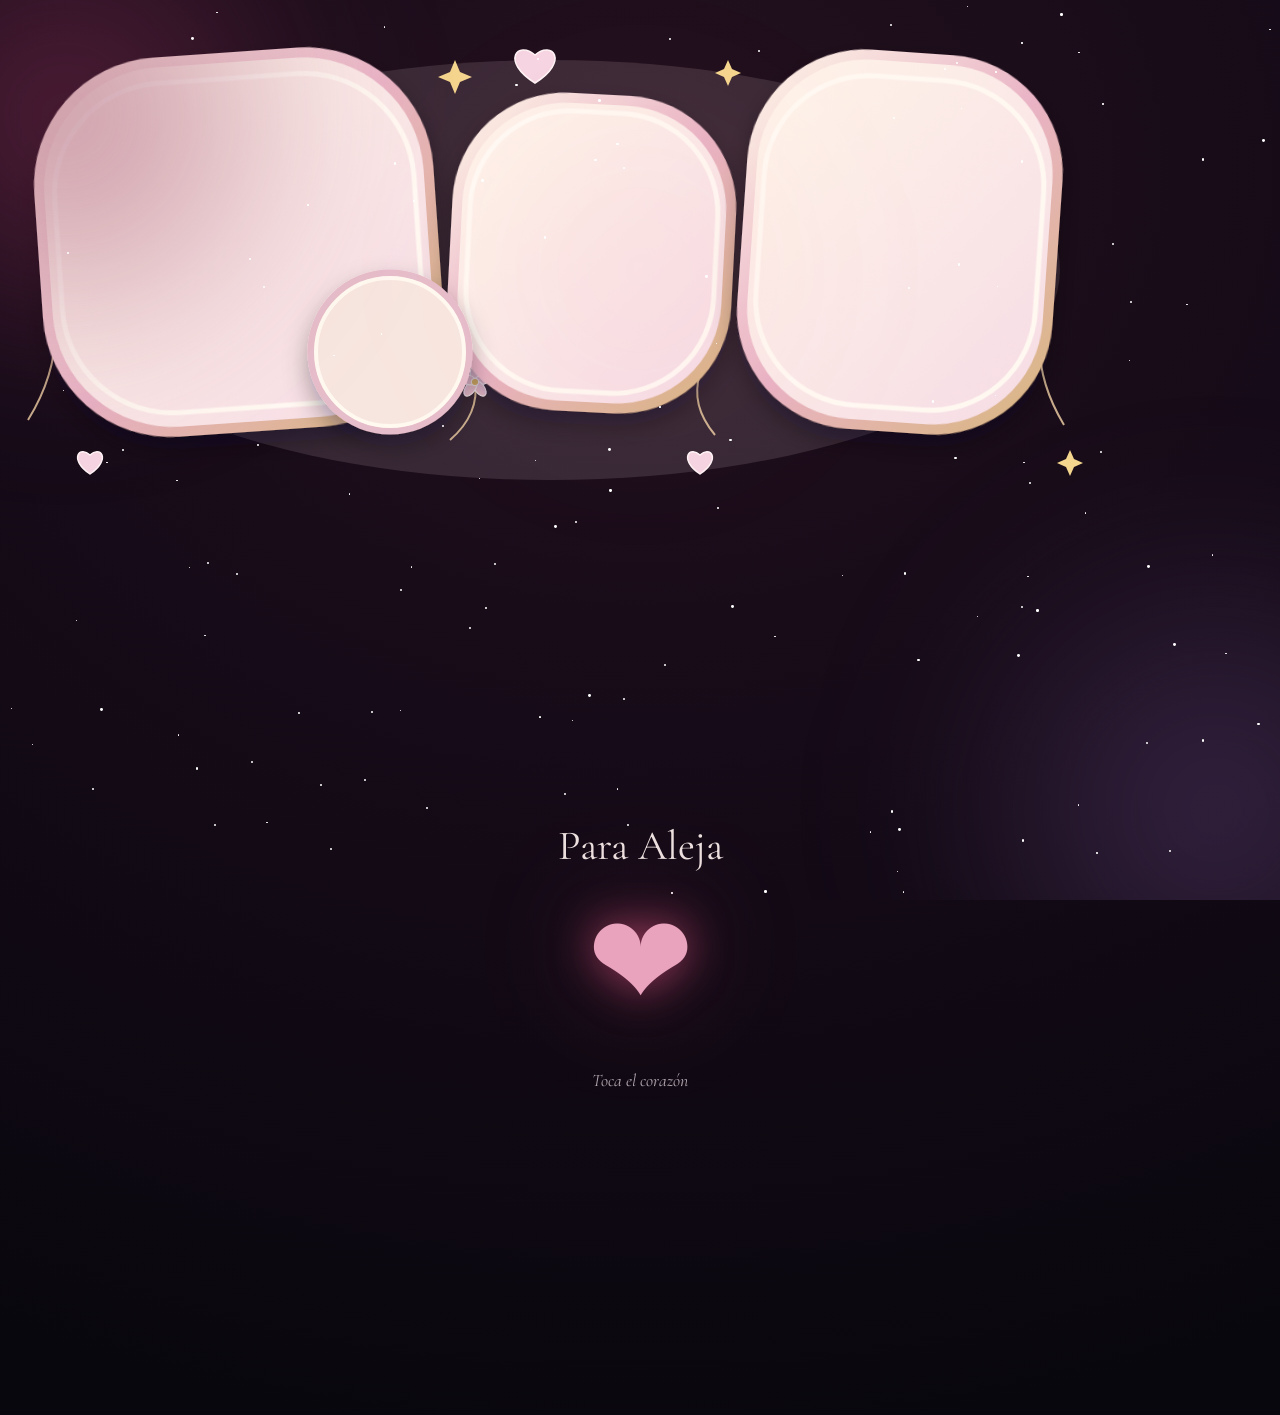
==== index.html @ cdbb5d9c "Integra retratos de las mascotas en la portada" ====
<!DOCTYPE html>
<html lang="es">
<head>
<meta charset="UTF-8">
<meta name="viewport" content="width=device-width, initial-scale=1, viewport-fit=cover">
<title>Un rincón para Aleja</title>
<meta name="theme-color" content="#07030b">
<meta name="color-scheme" content="dark">
<meta name="description" content="Un pequeño rincón de música, detalles y mensajes para Aleja.">
<link rel="preconnect" href="https://fonts.googleapis.com">
<link rel="preconnect" href="https://fonts.gstatic.com" crossorigin>
<link href="https://fonts.googleapis.com/css2?family=Playfair+Display:ital,wght@0,500;0,600;0,700;1,600&family=Cormorant+Garamond:ital,wght@0,400;0,500;0,600;1,500&display=swap" rel="stylesheet">
<link rel="stylesheet" href="style.css">
</head>
<body>

  <div class="sky" aria-hidden="true">
    <div class="glow glow--1"></div>
    <div class="glow glow--2"></div>
    <div class="glow glow--3"></div>
    <div id="stars" class="stars"></div>
  </div>

  <div class="mascotas-fondo" aria-hidden="true">
    <img src="aleja/mascotas-fondo.svg" alt="" width="1100" height="510">
  </div>

  <main class="portada-scene">
    <p class="portada-titulo">Para Aleja</p>

    <button type="button" id="heartBtn" class="heart-big" aria-label="Tocar el corazón">❤</button>

    <p class="portada-hint" id="hint">Toca el corazón</p>
  </main>

  <!-- Modal -->
  <div id="modalOverlay" class="modal-overlay" aria-hidden="true">
    <div class="modal-card" id="modalCard" role="dialog" aria-modal="true" aria-labelledby="modalTitle">
      <button type="button" class="modal-close" id="modalClose" aria-label="Cerrar">✕</button>
      <span class="modal-icon">❤</span>
      <h2 class="modal-title" id="modalTitle"></h2>
      <div class="modal-body" id="modalBody"></div>
      <p class="modal-signature" id="modalSignature"></p>
      <div class="modal-actions">
        <button type="button" class="btn btn--ghost" id="btnOtroMensaje">Otro mensaje</button>
        <a class="btn" id="btnAbrirCalendario" href="calendario.html">Abrir calendario</a>
      </div>
    </div>
  </div>

  <script src="catalogo-canciones.js"></script>
  <script src="reproductor.js"></script>
  <script src="contenido-portada.js"></script>
  <script src="comun.js"></script>
  <script src="script-portada.js"></script>
</body>
</html>
---- style.css ----
/* =======================================================================
   RESET Y BASE
   ======================================================================= */
*, *::before, *::after { box-sizing: border-box; }
html, body { margin: 0; padding: 0; }

:root{
  --bg-0: #09070e;
  --bg-1: #160b18;
  --ink-0: #fff4f1;
  --ink-1: #eadde5;
  --rosa: #e9a3bd;
  --dorado: #e6c27b;

  --card-principal: var(--rosa);
  --card-suave: #ffd7e6;
  --card-oscuro: #2a0e1c;
}

body{
  min-height: 100svh;
  background: radial-gradient(120% 90% at 50% 12%, #24101e 0%, var(--bg-1) 45%, var(--bg-0) 100%);
  color: var(--ink-0);
  font-family: "Cormorant Garamond", Georgia, serif;
  position: relative;
  overflow-x: hidden;
}

a { color: inherit; }

/* =======================================================================
   FONDO — cielo estrellado y resplandores (reutilizado en ambas páginas)
   ======================================================================= */
.sky{
  position: fixed;
  inset: 0;
  z-index: 0;
  overflow: hidden;
  pointer-events: none;
}
.glow{
  position: absolute;
  border-radius: 50%;
  filter: blur(60px);
  opacity: .5;
  mix-blend-mode: screen;
}
.glow--1{ width: 46vmax; height: 46vmax; left: -18vmax; top: -14vmax; background: radial-gradient(circle, #8e3158, transparent 70%); }
.glow--2{ width: 50vmax; height: 50vmax; right: -20vmax; bottom: -18vmax; background: radial-gradient(circle, #5b3d70, transparent 70%); }
.glow--3{ width: 34vmax; height: 34vmax; left: 50%; top: 30%; transform: translate(-50%, -50%); background: radial-gradient(circle, #ff5d8f22, transparent 70%); opacity: .4; }

.stars{ position: absolute; inset: 0; }
.star{
  position: absolute;
  border-radius: 50%;
  background: #fff;
  animation: twinkle ease-in-out infinite;
}
@keyframes twinkle{
  0%, 100% { opacity: var(--min-op, .15); transform: scale(1); }
  50%      { opacity: var(--max-op, .9);  transform: scale(1.25); }
}

/* pétalos flotando muy despacio, decorativo, sutil */
.petalo{
  position: absolute;
  top: -5%;
  font-size: 1.1rem;
  opacity: .55;
  animation: caer linear infinite;
  filter: drop-shadow(0 0 6px rgba(255,255,255,.25));
}
@keyframes caer{
  0%   { transform: translateY(0) translateX(0) rotate(0deg); }
  100% { transform: translateY(115vh) translateX(var(--drift, 40px)) rotate(360deg); }
}

/* partículas que estallan al tocar el corazón o un día */
.particula-vuelo{
  position: fixed;
  pointer-events: none;
  z-index: 30;
  animation: estallar .9s ease-out forwards;
  will-change: transform, opacity;
}
@keyframes estallar{
  0%   { transform: translate(0, 0) scale(.5); opacity: 1; }
  100% { transform: translate(var(--tx), var(--ty)) scale(1.15); opacity: 0; }
}

/* el corazón "responde" al toque antes de abrir la carta */
.heart-big.abriendo{ animation: abrirCorazon .5s ease; }
@keyframes abrirCorazon{
  0%   { transform: scale(1); }
  35%  { transform: scale(1.35) rotate(-4deg); }
  60%  { transform: scale(.92) rotate(3deg); }
  100% { transform: scale(1) rotate(0deg); }
}

/* texto de las cartas/tarjetas apareciendo con ritmo, no todo de golpe */
@keyframes aparecerTexto{
  from { opacity: 0; transform: translateY(10px); }
  to   { opacity: 1; transform: translateY(0); }
}
.modal-body > *, #pasoContenido > *{
  animation: aparecerTexto .55s ease both;
}
.modal-body > *:nth-child(1), #pasoContenido > *:nth-child(1){ animation-delay: .05s; }
.modal-body > *:nth-child(2), #pasoContenido > *:nth-child(2){ animation-delay: .28s; }
.modal-body > *:nth-child(3), #pasoContenido > *:nth-child(3){ animation-delay: .5s; }
.modal-body > *:nth-child(4), #pasoContenido > *:nth-child(4){ animation-delay: .7s; }
.modal-body > *:nth-child(5), #pasoContenido > *:nth-child(5){ animation-delay: .9s; }
.modal-signature{ animation: aparecerTexto .55s ease both; animation-delay: 1s; }

/* =======================================================================
   TIPOGRAFÍA GENERAL
   ======================================================================= */
.titulo-grande{
  font-family: "Playfair Display", Georgia, serif;
  font-style: italic;
  font-weight: 600;
  text-align: center;
  text-shadow: 0 0 30px rgba(255, 93, 143, .3);
}

.pill{
  display: inline-block;
  padding: .25rem .8rem;
  border-radius: 999px;
  font-size: .78rem;
  letter-spacing: .04em;
  border: 1px solid color-mix(in srgb, var(--card-principal) 45%, transparent);
  color: var(--card-principal);
  opacity: .9;
}

/* =======================================================================
   PORTADA — corazón central
   ======================================================================= */
.portada-scene{
  position: relative;
  z-index: 1;
  min-height: 100svh;
  display: flex;
  flex-direction: column;
  align-items: center;
  justify-content: center;
  gap: 1.6rem;
  padding: 6vh 6vw;
  text-align: center;
}

.portada-titulo{
  font-size: clamp(1.6rem, 5.5vw, 2.6rem);
  margin: 0;
  opacity: .92;
}

.heart-big{
  background: none;
  border: none;
  cursor: pointer;
  font-size: clamp(4.5rem, 22vw, 8rem);
  line-height: 1;
  color: var(--rosa);
  filter: drop-shadow(0 0 22px rgba(255,93,143,.55)) drop-shadow(0 0 55px rgba(255,93,143,.28));
  animation: latido 1.7s ease-in-out infinite;
  transition: transform .2s ease;
}
.heart-big:hover, .heart-big:focus-visible{ transform: scale(1.06); }
.heart-big:active{ transform: scale(.94); }

@keyframes latido{
  0%, 100% { transform: scale(1); }
  15%      { transform: scale(1.14); }
  30%      { transform: scale(1); }
  45%      { transform: scale(1.1); }
  60%      { transform: scale(1); }
}

.portada-hint{
  font-size: clamp(.95rem, 2.6vw, 1.1rem);
  font-style: italic;
  color: var(--ink-1);
  opacity: .75;
}

.portada-link-calendario{
  margin-top: .5rem;
  font-size: .95rem;
  font-style: italic;
  color: var(--dorado);
  text-decoration: none;
  opacity: .85;
  border-bottom: 1px dashed color-mix(in srgb, var(--dorado) 50%, transparent);
  padding-bottom: 2px;
}
.portada-link-calendario:hover{ opacity: 1; }

/* =======================================================================
   MODAL COMPARTIDO (carta inicial / día del calendario)
   ======================================================================= */
.modal-overlay{
  position: fixed;
  inset: 0;
  z-index: 20;
  display: flex;
  align-items: center;
  justify-content: center;
  padding: 5vh 5vw;
  background: rgba(4, 2, 6, .74);
  backdrop-filter: blur(6px);
  opacity: 0;
  visibility: hidden;
  transition: opacity .3s ease, visibility .3s ease, background 1.1s ease;
}
.modal-overlay.is-open{ opacity: 1; visibility: visible; }

/* ---- "Buenos días": el fondo del overlay se calienta un poco ---- */
.modal-overlay.modo-manana{
  background: linear-gradient(160deg, rgba(255,183,94,.22), rgba(255,110,120,.16) 45%, rgba(4,2,6,.74) 85%);
}

/* ---- "Buenas noches": el fondo se profundiza, mas estrellado ---- */
.modal-overlay.modo-noche{
  background: linear-gradient(160deg, rgba(70,50,160,.26), rgba(10,8,30,.5) 45%, rgba(4,2,6,.82) 85%);
}

/* decoracion de sol/luna detras de la tarjeta, sutil, no compite con el texto */
.paso-decoracion{
  position: absolute;
  top: 50%;
  left: 50%;
  transform: translate(-50%, -50%);
  font-size: 13rem;
  line-height: 1;
  opacity: 0;
  pointer-events: none;
  z-index: -1;
  filter: blur(1px);
  transition: opacity 1s ease, transform 1.2s ease;
}
.modal-overlay.modo-manana .paso-decoracion,
.modal-overlay.modo-noche .paso-decoracion{
  opacity: .16;
  transform: translate(-50%, -50%) scale(1);
  animation: flotarDecoracion 8s ease-in-out infinite;
}
@keyframes flotarDecoracion{
  0%, 100% { transform: translate(-50%, -50%) scale(1) rotate(0deg); }
  50%      { transform: translate(-50%, -52%) scale(1.04) rotate(3deg); }
}
@media (max-width: 560px){
  .paso-decoracion{ font-size: 8rem; }
}
@media (prefers-reduced-motion: reduce){
  .paso-decoracion{ animation: none !important; }
}
.modal-card{
  position: relative;
  width: min(94vw, 480px);
  max-height: 86vh;
  overflow-y: auto;
  padding: 2.4rem 1.9rem 2rem;
  border-radius: 22px;
  text-align: left;
  background: linear-gradient(160deg, color-mix(in srgb, var(--card-oscuro) 92%, black 0%), #05030a 85%);
  border: 1px solid color-mix(in srgb, var(--card-principal) 55%, transparent);
  box-shadow: 0 0 0 1px color-mix(in srgb, var(--card-principal) 25%, transparent) inset,
              0 20px 60px rgba(0,0,0,.55),
              0 0 60px -10px color-mix(in srgb, var(--card-principal) 65%, transparent);
  transform: translateY(18px) scale(.97);
  opacity: 0;
  transition: transform .35s ease, opacity .35s ease;
}
.modal-overlay.is-open .modal-card{ transform: translateY(0) scale(1); opacity: 1; }

.modal-close{
  position: absolute;
  top: 1rem; right: 1rem;
  width: 2.1rem; height: 2.1rem;
  border-radius: 50%;
  border: 1px solid rgba(255,255,255,.18);
  background: rgba(255,255,255,.04);
  color: var(--ink-1);
  font-size: 1rem;
  cursor: pointer;
  display: flex; align-items: center; justify-content: center;
  transition: background .2s ease, transform .2s ease;
}
.modal-close:hover{ background: rgba(255,255,255,.12); transform: rotate(90deg); }

.modal-icon{
  display: block;
  font-size: 2.6rem;
  margin-bottom: .5rem;
  filter: drop-shadow(0 0 14px color-mix(in srgb, var(--card-principal) 70%, transparent));
}
.modal-chip{
  font-size: .8rem;
  letter-spacing: .04em;
  color: var(--card-principal);
  opacity: .9;
  margin: 0 0 .8rem;
}
.modal-title{
  font-family: "Playfair Display", Georgia, serif;
  font-style: italic;
  font-weight: 600;
  font-size: clamp(1.4rem, 5vw, 1.8rem);
  color: var(--ink-0);
  margin: 0 0 .9rem;
}
.modal-body p{
  font-size: clamp(1.02rem, 3vw, 1.14rem);
  line-height: 1.65;
  color: var(--ink-1);
  margin: 0 0 1rem;
}
.modal-detalle{
  font-style: italic;
  font-size: .96rem;
  color: var(--card-principal);
  opacity: .95;
  margin: .2rem 0 1.2rem;
  padding-left: .7rem;
  border-left: 2px solid color-mix(in srgb, var(--card-principal) 50%, transparent);
}
.modal-imagen{
  margin: .3rem 0 1.2rem;
  border-radius: 14px;
  max-width: 100%;
  display: block;
}
.modal-cancion{
  display: inline-flex;
  align-items: center;
  gap: .4rem;
  font-size: .9rem;
  color: var(--dorado);
  text-decoration: none;
  border: 1px solid color-mix(in srgb, var(--dorado) 45%, transparent);
  border-radius: 999px;
  padding: .35rem .9rem;
  margin-bottom: 1rem;
}
.modal-signature{
  margin: 1rem 0 0;
  text-align: right;
  font-style: italic;
  color: var(--card-principal);
  font-size: 1.02rem;
}

.modal-steps{
  display: flex;
  justify-content: center;
  gap: .4rem;
  margin: 0 0 1.3rem;
}
.modal-steps__dot{
  width: 7px; height: 7px;
  border-radius: 50%;
  background: color-mix(in srgb, var(--card-principal) 30%, transparent);
  transition: background .2s ease, transform .2s ease;
}
.modal-steps__dot.is-active{
  background: var(--card-principal);
  transform: scale(1.3);
}

.modal-actions{
  display: flex;
  flex-wrap: wrap;
  justify-content: space-between;
  align-items: center;
  gap: .6rem;
  margin-top: 1.4rem;
}
.modal-actions .btn{ flex: 1 1 auto; min-width: 8rem; }

.btn{
  font-family: "Cormorant Garamond", Georgia, serif;
  font-size: 1rem;
  font-style: italic;
  border-radius: 999px;
  padding: .55rem 1.3rem;
  border: 1px solid color-mix(in srgb, var(--card-principal) 55%, transparent);
  background: color-mix(in srgb, var(--card-principal) 14%, transparent);
  color: var(--ink-0);
  cursor: pointer;
  text-decoration: none;
  text-align: center;
  transition: background .2s ease, transform .15s ease;
}
.btn:hover{ background: color-mix(in srgb, var(--card-principal) 26%, transparent); transform: translateY(-1px); }
.btn:active{ transform: translateY(0); }
.btn--ghost{
  background: none;
  border-color: rgba(255,255,255,.18);
  color: var(--ink-1);
}
.btn--ghost:hover{ background: rgba(255,255,255,.06); }
.btn--full{ width: 100%; text-align: center; justify-content: center; }

.modal-card::-webkit-scrollbar{ width: 6px; }
.modal-card::-webkit-scrollbar-thumb{ background: rgba(255,255,255,.15); border-radius: 6px; }

/* =======================================================================
   CALENDARIO — cuadrícula de 50 días
   ======================================================================= */
.calendario-scene{
  position: relative;
  z-index: 1;
  min-height: 100svh;
  padding: 6vh 5vw 4vh;
  display: flex;
  flex-direction: column;
  align-items: center;
}

.calendario-header{
  text-align: center;
  margin-bottom: 1.6rem;
}
.calendario-titulo{
  font-size: clamp(1.5rem, 5vw, 2.1rem);
  margin: 0 0 .4rem;
}
.calendario-progreso{
  font-size: .95rem;
  font-style: italic;
  color: var(--ink-1);
  opacity: .8;
}
.barra-progreso{
  width: min(340px, 80vw);
  height: 6px;
  border-radius: 999px;
  background: rgba(255,255,255,.08);
  margin: .7rem auto 0;
  overflow: hidden;
}
.barra-progreso__relleno{
  height: 100%;
  border-radius: 999px;
  background: linear-gradient(90deg, var(--rosa), var(--dorado));
  transition: width .4s ease;
}

.dias-grid{
  display: grid;
  grid-template-columns: repeat(auto-fill, minmax(64px, 1fr));
  gap: .8rem;
  width: min(880px, 100%);
}

.dia-nodo{
  position: relative;
  aspect-ratio: 1;
  border-radius: 18px;
  border: 1px solid rgba(255,255,255,.1);
  background: rgba(255,255,255,.03);
  display: flex;
  flex-direction: column;
  align-items: center;
  justify-content: center;
  gap: .15rem;
  cursor: default;
  color: var(--ink-1);
  font-size: .72rem;
  transition: transform .18s ease, box-shadow .18s ease, background .18s ease;
}
.dia-nodo__numero{ font-size: .68rem; opacity: .7; }
.dia-nodo__icono{ font-size: 1.3rem; }

.dia-nodo.esta-bloqueado{
  opacity: .55;
  cursor: not-allowed;
}
.dia-nodo.esta-bloqueado .dia-nodo__icono{ filter: grayscale(1); opacity: .5; }

.dia-nodo.esta-actual{
  cursor: pointer;
  background: radial-gradient(circle at 35% 30%, var(--item-suave, #fff), var(--item-oscuro, #200) 120%);
  border-color: color-mix(in srgb, var(--item-color, #fff) 60%, transparent);
  box-shadow: 0 0 0 1px color-mix(in srgb, var(--item-color, #fff) 50%, transparent),
              0 0 22px color-mix(in srgb, var(--item-color, #fff) 55%, transparent);
  animation: respirar 2.4s ease-in-out infinite;
}
@keyframes respirar{
  0%, 100% { transform: scale(1); }
  50%      { transform: scale(1.05); }
}

.dia-nodo.esta-completado{
  cursor: pointer;
  background: radial-gradient(circle at 35% 30%, color-mix(in srgb, var(--item-suave, #fff) 55%, transparent), var(--item-oscuro, #200) 130%);
  border-color: color-mix(in srgb, var(--item-color, #fff) 35%, transparent);
}
.dia-nodo.esta-completado:hover{ transform: translateY(-2px); }
.dia-nodo__check{
  position: absolute;
  top: -6px; right: -6px;
  width: 1.15rem; height: 1.15rem;
  border-radius: 50%;
  background: var(--item-color, var(--rosa));
  color: #1a0510;
  font-size: .7rem;
  display: flex; align-items: center; justify-content: center;
  box-shadow: 0 0 8px rgba(0,0,0,.4);
}

.calendario-footer{
  margin-top: 2.4rem;
  text-align: center;
  font-size: .82rem;
  color: var(--ink-1);
  opacity: .55;
}
.calendario-footer a{
  color: var(--ink-1);
  text-decoration: underline;
  opacity: .8;
  cursor: pointer;
}

/* =======================================================================
   REPRODUCTOR DE MÚSICA — barra flotante "sonando ahora"
   ======================================================================= */
.reproductor-barra{
  position: fixed;
  left: 1rem;
  bottom: 1rem;
  z-index: 16;
  display: flex;
  align-items: center;
  gap: .6rem;
  padding: .5rem .8rem;
  border-radius: 999px;
  background: rgba(20,8,16,.72);
  backdrop-filter: blur(6px);
  border: 1px solid rgba(255,255,255,.14);
  box-shadow: 0 6px 20px rgba(0,0,0,.4);
  max-width: min(78vw, 320px);
  opacity: 0;
  transform: translateY(10px);
  pointer-events: none;
  transition: opacity .3s ease, transform .3s ease;
}
.reproductor-barra.is-visible{
  opacity: 1;
  transform: translateY(0);
  pointer-events: auto;
}
.reproductor-btn{
  flex-shrink: 0;
  width: 1.9rem; height: 1.9rem;
  border-radius: 50%;
  border: 1px solid rgba(255,255,255,.18);
  background: rgba(255,255,255,.06);
  color: var(--ink-0);
  font-size: .85rem;
  cursor: pointer;
  display: flex; align-items: center; justify-content: center;
  transition: background .2s ease;
}
.reproductor-btn:hover{ background: rgba(255,255,255,.14); }
.reproductor-info{
  font-size: .82rem;
  font-style: italic;
  color: var(--ink-1);
  white-space: nowrap;
  overflow: hidden;
  text-overflow: ellipsis;
}

@media (max-width: 480px){
  .reproductor-barra{ left: .6rem; bottom: .6rem; max-width: 70vw; }
  .reproductor-info{ font-size: .74rem; }
}
@media (max-width: 480px){
  .dias-grid{ grid-template-columns: repeat(auto-fill, minmax(54px, 1fr)); gap: .55rem; }
  .modal-card{ padding: 2rem 1.4rem 1.7rem; }
}
@media (prefers-reduced-motion: reduce){
  .heart-big, .dia-nodo.esta-actual, .star, .petalo,
  .particula-vuelo, .heart-big.abriendo,
  .modal-body > *, #pasoContenido > *, .modal-signature{ animation: none !important; }
}
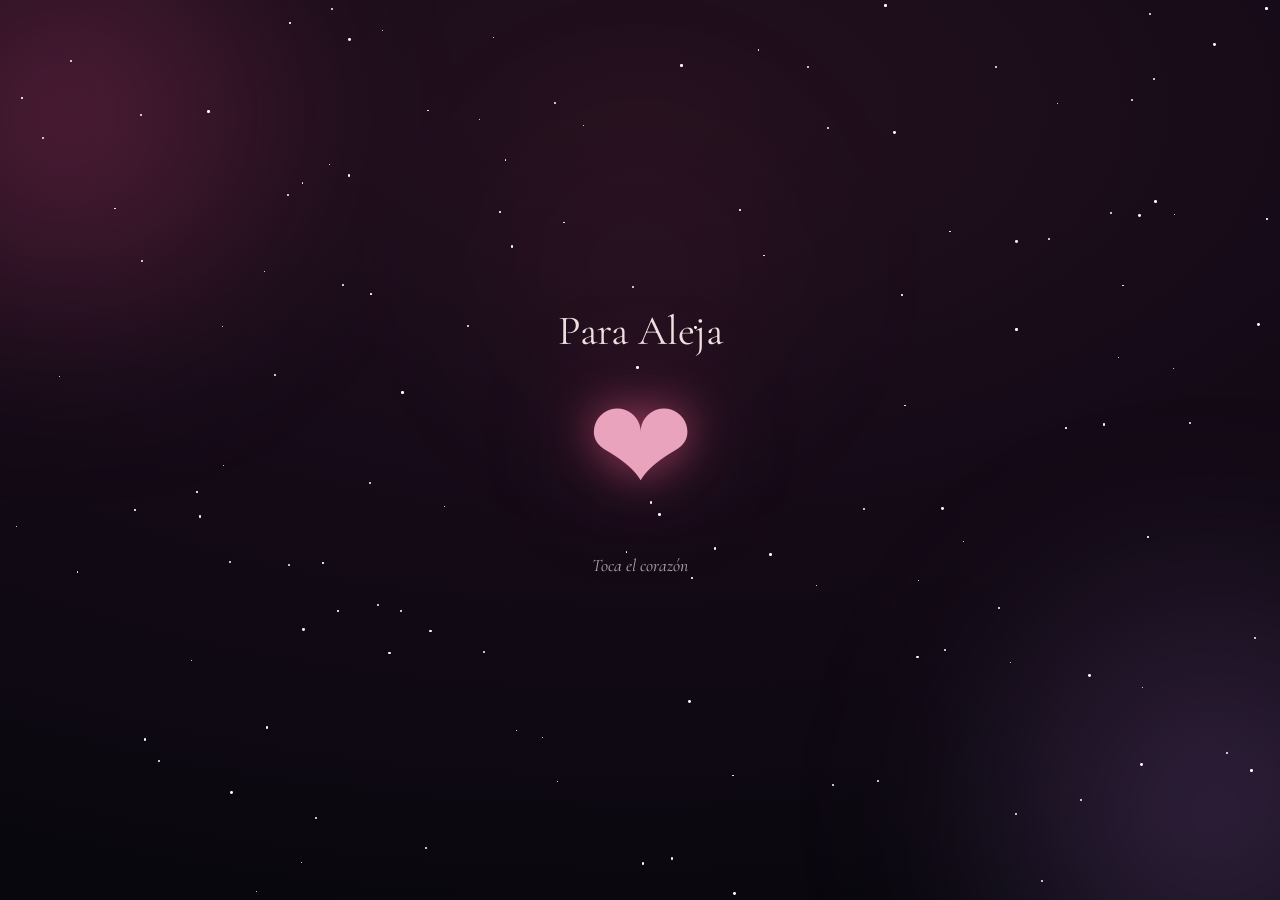
==== commit c1c9284f: "Quitar collage superpuesto de la portada" ====
--- a/index.html
+++ b/index.html
@@ -19,13 +19,7 @@
     <div class="glow glow--2"></div>
     <div class="glow glow--3"></div>
     <div id="stars" class="stars"></div>
-  </div>
-
-  <div class="mascotas-fondo" aria-hidden="true">
-    <img src="aleja/mascotas-fondo.svg" alt="" width="1100" height="510">
-  </div>
-
-  <main class="portada-scene">
+  </div><main class="portada-scene">
     <p class="portada-titulo">Para Aleja</p>
 
     <button type="button" id="heartBtn" class="heart-big" aria-label="Tocar el corazón">❤</button>
--- a/style.css
+++ b/style.css
@@ -588,3 +588,44 @@
   .particula-vuelo, .heart-big.abriendo,
   .modal-body > *, #pasoContenido > *, .modal-signature{ animation: none !important; }
 }
+
+
+/* =======================================================================
+   RETRATOS DE LAS MASCOTAS — collage suave detrás de la portada
+   ======================================================================= */
+.mascotas-fondo{
+  position: fixed;
+  z-index: 0;
+  left: 50%;
+  bottom: -7.5vh;
+  width: min(96vw, 980px);
+  transform: translateX(-50%);
+  pointer-events: none;
+  opacity: .82;
+  filter: drop-shadow(0 12px 35px rgba(10, 3, 12, .22));
+}
+.mascotas-fondo img{
+  display:block;
+  width:100%;
+  height:auto;
+}
+.portada-scene{ isolation:isolate; }
+@media (max-width: 620px){
+  .mascotas-fondo{ width: 112vw; bottom: -1vh; left: 50%; opacity: .68; }
+  .portada-scene{ padding-bottom: 23vh; }
+}
+@media (max-height: 700px) and (min-width: 621px){
+  .mascotas-fondo{ width:min(78vw, 740px); bottom:-14vh; opacity:.65; }
+}
+@media (prefers-reduced-motion: reduce){
+  .mascotas-fondo{ scroll-behavior:auto; }
+}
+
+.mascotas-fondo--calendario{
+  width:min(88vw, 860px);
+  bottom:-12vh;
+  opacity:.22;
+}
+@media (max-width:620px){
+  .mascotas-fondo--calendario{width:120vw;bottom:-2vh;opacity:.17}
+}
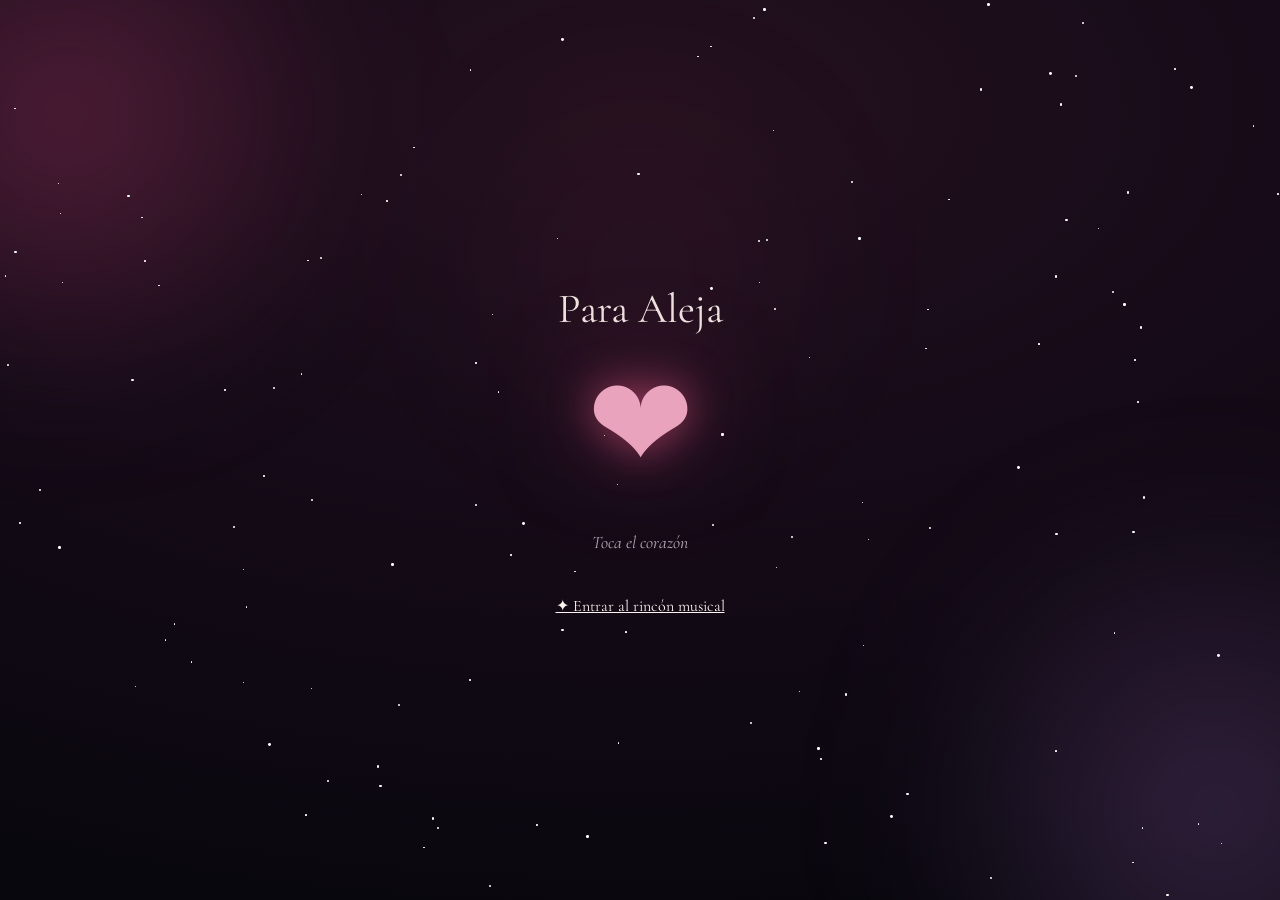
==== commit 06adbdf3: "Añadir acceso al rincón musical desde la portada" ====
--- a/index.html
+++ b/index.html
@@ -25,6 +25,8 @@
     <button type="button" id="heartBtn" class="heart-big" aria-label="Tocar el corazón">❤</button>
 
     <p class="portada-hint" id="hint">Toca el corazón</p>
+
+    <a class="portada-juego-link" href="juego-musical.html">✦ Entrar al rincón musical</a>
   </main>
 
   <!-- Modal -->
--- a/style.css
+++ b/style.css
@@ -589,43 +589,3 @@
   .modal-body > *, #pasoContenido > *, .modal-signature{ animation: none !important; }
 }
 
-
-/* =======================================================================
-   RETRATOS DE LAS MASCOTAS — collage suave detrás de la portada
-   ======================================================================= */
-.mascotas-fondo{
-  position: fixed;
-  z-index: 0;
-  left: 50%;
-  bottom: -7.5vh;
-  width: min(96vw, 980px);
-  transform: translateX(-50%);
-  pointer-events: none;
-  opacity: .82;
-  filter: drop-shadow(0 12px 35px rgba(10, 3, 12, .22));
-}
-.mascotas-fondo img{
-  display:block;
-  width:100%;
-  height:auto;
-}
-.portada-scene{ isolation:isolate; }
-@media (max-width: 620px){
-  .mascotas-fondo{ width: 112vw; bottom: -1vh; left: 50%; opacity: .68; }
-  .portada-scene{ padding-bottom: 23vh; }
-}
-@media (max-height: 700px) and (min-width: 621px){
-  .mascotas-fondo{ width:min(78vw, 740px); bottom:-14vh; opacity:.65; }
-}
-@media (prefers-reduced-motion: reduce){
-  .mascotas-fondo{ scroll-behavior:auto; }
-}
-
-.mascotas-fondo--calendario{
-  width:min(88vw, 860px);
-  bottom:-12vh;
-  opacity:.22;
-}
-@media (max-width:620px){
-  .mascotas-fondo--calendario{width:120vw;bottom:-2vh;opacity:.17}
-}
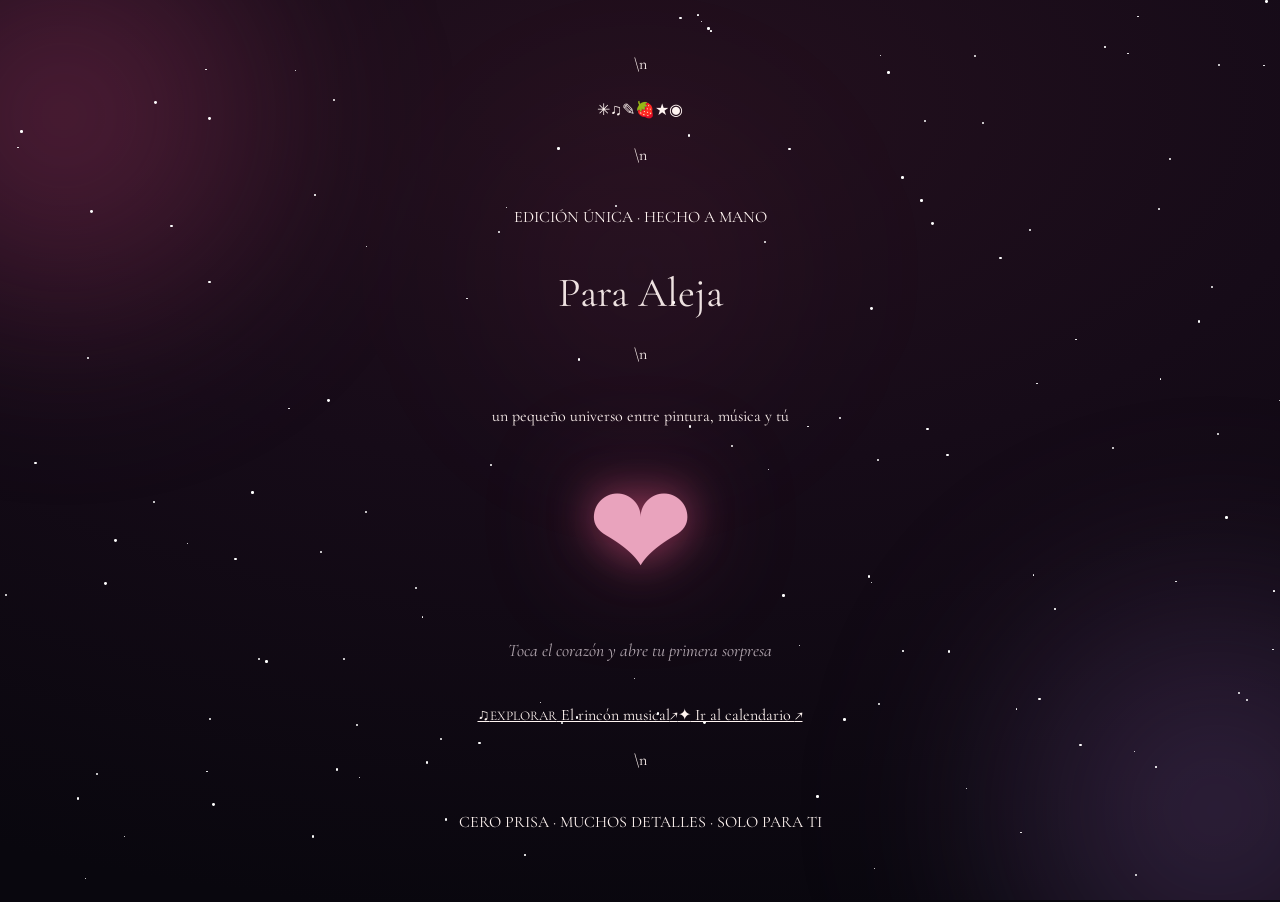
==== commit 7152929e: "Renovar portada principal con estética urbana romántica" ====
--- a/index.html
+++ b/index.html
@@ -6,10 +6,10 @@
 <title>Un rincón para Aleja</title>
 <meta name="theme-color" content="#07030b">
 <meta name="color-scheme" content="dark">
-<meta name="description" content="Un pequeño rincón de música, detalles y mensajes para Aleja.">
+<meta name="description" content="Un rincón hecho a mano para Aleja: música, arte urbano, mensajes y pequeños detalles.">
 <link rel="preconnect" href="https://fonts.googleapis.com">
 <link rel="preconnect" href="https://fonts.gstatic.com" crossorigin>
-<link href="https://fonts.googleapis.com/css2?family=Playfair+Display:ital,wght@0,500;0,600;0,700;1,600&family=Cormorant+Garamond:ital,wght@0,400;0,500;0,600;1,500&display=swap" rel="stylesheet">
+<link href="https://fonts.googleapis.com/css2?family=DM+Mono:wght@400;500&family=Playfair+Display:ital,wght@0,500;0,600;0,700;1,600&family=Cormorant+Garamond:ital,wght@0,400;0,500;0,600;1,500&display=swap" rel="stylesheet">
 <link rel="stylesheet" href="style.css">
 </head>
 <body>
@@ -19,14 +19,14 @@
     <div class="glow glow--2"></div>
     <div class="glow glow--3"></div>
     <div id="stars" class="stars"></div>
-  </div><main class="portada-scene">
-    <p class="portada-titulo">Para Aleja</p>
+  </div><main class="portada-scene portada-urbana">\n    <div class="portada-marcas" aria-hidden="true"><span class="marca marca--uno">✳</span><span class="marca marca--dos">♫</span><span class="marca marca--tres">✎</span><span class="marca marca--cuatro">🍓</span><span class="marca marca--cinco">★</span><span class="marca marca--seis">◉</span></div>\n    <p class="portada-sello">EDICIÓN ÚNICA · HECHO A MANO</p>
+    <p class="portada-titulo">Para <span>Aleja</span></p>\n    <p class="portada-subtitulo">un pequeño universo entre pintura, música y tú</p>
 
     <button type="button" id="heartBtn" class="heart-big" aria-label="Tocar el corazón">❤</button>
 
-    <p class="portada-hint" id="hint">Toca el corazón</p>
+    <p class="portada-hint" id="hint">Toca el corazón y abre tu primera sorpresa</p>
 
-    <a class="portada-juego-link" href="juego-musical.html">✦ Entrar al rincón musical</a>
+    <div class="portada-accesos"><a class="portada-juego-link" href="juego-musical.html"><span>♫</span><span><small>EXPLORAR</small> El rincón musical</span><b>↗</b></a><a class="portada-calendario-link" href="calendario.html"><span>✦</span> Ir al calendario <b>↗</b></a></div>\n    <p class="portada-pie">CERO PRISA · MUCHOS DETALLES · SOLO PARA TI</p>
   </main>
 
   <!-- Modal -->
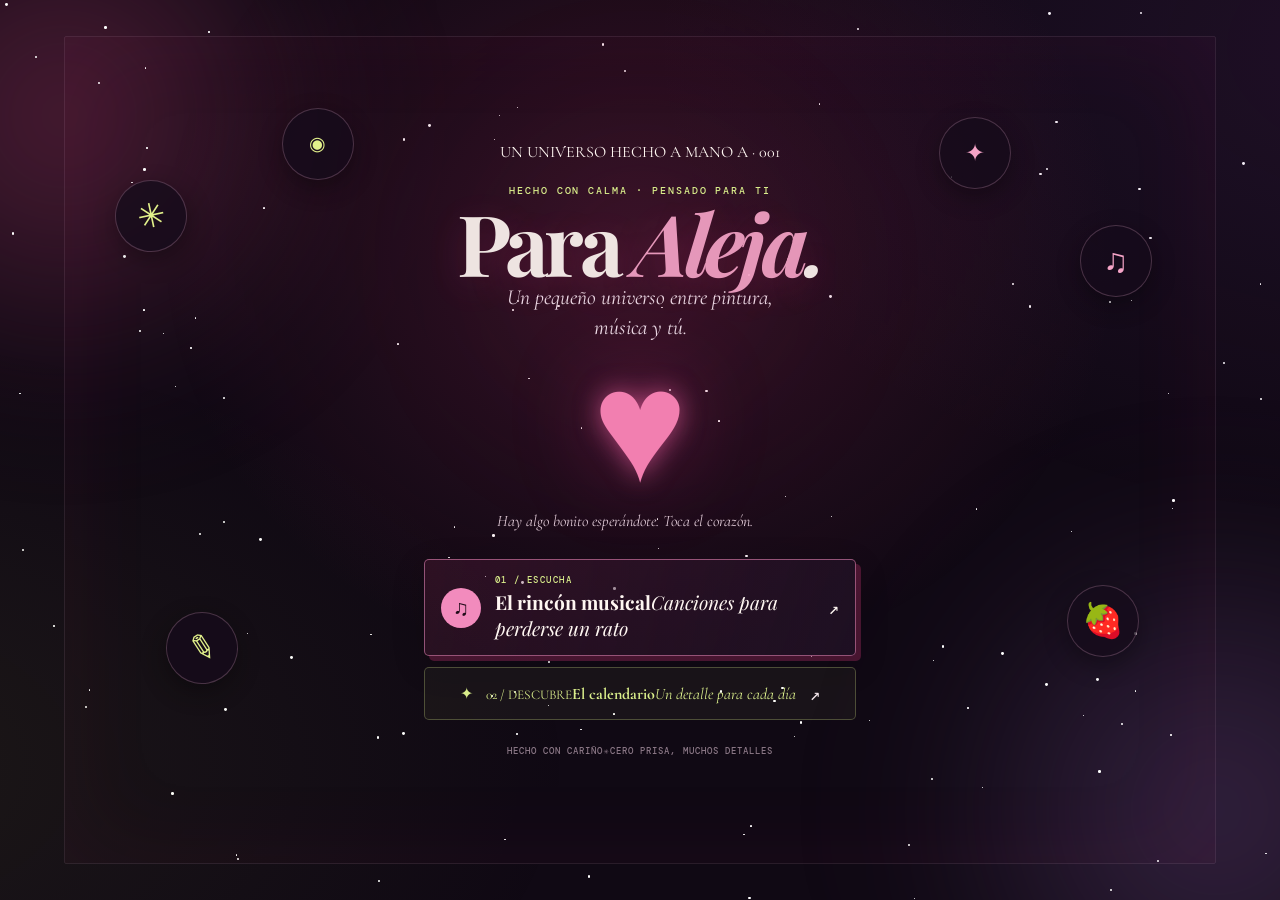
==== commit f1da0f0b: "Rediseña y limpia la portada para Aleja" ====
--- a/index.html
+++ b/index.html
@@ -1,35 +1,66 @@
 <!DOCTYPE html>
 <html lang="es">
 <head>
-<meta charset="UTF-8">
-<meta name="viewport" content="width=device-width, initial-scale=1, viewport-fit=cover">
-<title>Un rincón para Aleja</title>
-<meta name="theme-color" content="#07030b">
-<meta name="color-scheme" content="dark">
-<meta name="description" content="Un rincón hecho a mano para Aleja: música, arte urbano, mensajes y pequeños detalles.">
-<link rel="preconnect" href="https://fonts.googleapis.com">
-<link rel="preconnect" href="https://fonts.gstatic.com" crossorigin>
-<link href="https://fonts.googleapis.com/css2?family=DM+Mono:wght@400;500&family=Playfair+Display:ital,wght@0,500;0,600;0,700;1,600&family=Cormorant+Garamond:ital,wght@0,400;0,500;0,600;1,500&display=swap" rel="stylesheet">
-<link rel="stylesheet" href="style.css">
+  <meta charset="UTF-8">
+  <meta name="viewport" content="width=device-width, initial-scale=1, viewport-fit=cover">
+  <meta name="theme-color" content="#100914">
+  <meta name="color-scheme" content="dark">
+  <meta name="description" content="Un rincón hecho a mano para Aleja: música, arte, mensajes y pequeños detalles.">
+  <title>Un rincón para Aleja</title>
+  <link rel="preconnect" href="https://fonts.googleapis.com">
+  <link rel="preconnect" href="https://fonts.gstatic.com" crossorigin>
+  <link href="https://fonts.googleapis.com/css2?family=DM+Mono:wght@400;500&family=Playfair+Display:ital,wght@0,500;0,600;0,700;1,600;1,700&family=Cormorant+Garamond:ital,wght@0,400;0,500;0,600;1,500&display=swap" rel="stylesheet">
+  <link rel="stylesheet" href="style.css">
 </head>
-<body>
-
+<body class="portada-inicio">
   <div class="sky" aria-hidden="true">
     <div class="glow glow--1"></div>
     <div class="glow glow--2"></div>
     <div class="glow glow--3"></div>
     <div id="stars" class="stars"></div>
-  </div><main class="portada-scene portada-urbana">\n    <div class="portada-marcas" aria-hidden="true"><span class="marca marca--uno">✳</span><span class="marca marca--dos">♫</span><span class="marca marca--tres">✎</span><span class="marca marca--cuatro">🍓</span><span class="marca marca--cinco">★</span><span class="marca marca--seis">◉</span></div>\n    <p class="portada-sello">EDICIÓN ÚNICA · HECHO A MANO</p>
-    <p class="portada-titulo">Para <span>Aleja</span></p>\n    <p class="portada-subtitulo">un pequeño universo entre pintura, música y tú</p>
+  </div>
 
-    <button type="button" id="heartBtn" class="heart-big" aria-label="Tocar el corazón">❤</button>
+  <main class="portada-scene portada-urbana">
+    <div class="portada-cabecera">
+      <span class="portada-edicion">UN UNIVERSO HECHO A MANO</span>
+      <span class="portada-folio">A · 001</span>
+    </div>
 
-    <p class="portada-hint" id="hint">Toca el corazón y abre tu primera sorpresa</p>
+    <div class="portada-marcas" aria-hidden="true">
+      <span class="marca marca--uno">✳</span>
+      <span class="marca marca--dos">♫</span>
+      <span class="marca marca--tres">✎</span>
+      <span class="marca marca--cuatro">🍓</span>
+      <span class="marca marca--cinco">✦</span>
+      <span class="marca marca--seis">◉</span>
+    </div>
 
-    <div class="portada-accesos"><a class="portada-juego-link" href="juego-musical.html"><span>♫</span><span><small>EXPLORAR</small> El rincón musical</span><b>↗</b></a><a class="portada-calendario-link" href="calendario.html"><span>✦</span> Ir al calendario <b>↗</b></a></div>\n    <p class="portada-pie">CERO PRISA · MUCHOS DETALLES · SOLO PARA TI</p>
+    <section class="portada-centro" aria-labelledby="titulo-portada">
+      <p class="portada-sello">HECHO CON CALMA · PENSADO PARA TI</p>
+      <h1 class="portada-titulo" id="titulo-portada">Para <span>Aleja</span><i aria-hidden="true">.</i></h1>
+      <p class="portada-subtitulo">Un pequeño universo entre pintura,<br class="salto-escritorio"> música y tú.</p>
+      <button type="button" id="heartBtn" class="heart-big" aria-label="Tocar el corazón para abrir una sorpresa">♥</button>
+      <p class="portada-hint" id="hint">Hay algo bonito esperándote. Toca el corazón.</p>
+    </section>
+
+    <nav class="portada-accesos" aria-label="Explorar el rincón">
+      <a class="portada-juego-link" href="juego-musical.html">
+        <span class="acceso-icono" aria-hidden="true">♫</span>
+        <span class="acceso-texto"><small>01 / ESCUCHA</small><strong>El rincón musical</strong><em>Canciones para perderse un rato</em></span>
+        <b aria-hidden="true">↗</b>
+      </a>
+      <a class="portada-calendario-link" href="calendario.html">
+        <span class="acceso-icono" aria-hidden="true">✦</span>
+        <span class="acceso-texto"><small>02 / DESCUBRE</small><strong>El calendario</strong><em>Un detalle para cada día</em></span>
+        <b aria-hidden="true">↗</b>
+      </a>
+    </nav>
+
+    <footer class="portada-pie">
+      <span>HECHO CON CARIÑO</span><span class="pie-estrella" aria-hidden="true">✳</span><span>CERO PRISA, MUCHOS DETALLES</span>
+    </footer>
   </main>
 
-  <!-- Modal -->
   <div id="modalOverlay" class="modal-overlay" aria-hidden="true">
     <div class="modal-card" id="modalCard" role="dialog" aria-modal="true" aria-labelledby="modalTitle">
       <button type="button" class="modal-close" id="modalClose" aria-label="Cerrar">✕</button>
@@ -50,4 +81,4 @@
   <script src="comun.js"></script>
   <script src="script-portada.js"></script>
 </body>
-</html>
+</html>
--- a/style.css
+++ b/style.css
@@ -589,3 +589,38 @@
   .modal-body > *, #pasoContenido > *, .modal-signature{ animation: none !important; }
 }
 
+
+
+/* ================================================================
+   PORTADA PRINCIPAL — Aleja / collage romántico de arte urbano
+   ================================================================ */
+body:has(.portada-urbana){background:#100914;color:#fff7f2}
+.portada-urbana{isolation:isolate;overflow:hidden;min-height:100svh;padding:clamp(2rem,6vh,5rem) 1.2rem;gap:clamp(.75rem,2.4vh,1.35rem)}
+.portada-urbana:before{content:"";position:absolute;z-index:-1;inset:4% 5%;border:1px solid #f3b5d61c;border-radius:2px;pointer-events:none;box-shadow:inset 0 0 100px #d8377910}
+.portada-urbana:after{content:"";position:absolute;z-index:-2;inset:-30%;pointer-events:none;background:radial-gradient(ellipse at 50% 36%,#a7295940,transparent 33%),radial-gradient(ellipse at 8% 72%,#b5d94d14,transparent 30%),radial-gradient(ellipse at 88% 22%,#7c3a9b26,transparent 30%);animation:portada-luz 12s ease-in-out infinite alternate}
+@keyframes portada-luz{from{transform:translate3d(-1%,0,0) scale(1)}to{transform:translate3d(1%,-1%,0) scale(1.04)}}
+.portada-urbana .portada-sello,.portada-urbana .portada-pie{font:500 .64rem/1.5 "DM Mono",monospace;letter-spacing:.19em;color:#d9ed8b;text-transform:uppercase;margin:0;text-align:center}
+.portada-urbana .portada-titulo{font-family:"Playfair Display",Georgia,serif;font-size:clamp(2.7rem,9vw,5.3rem);font-weight:700;letter-spacing:-.055em;line-height:.98;margin:.1rem 0 0;text-shadow:0 8px 40px #e43c8440}
+.portada-urbana .portada-titulo span{font-style:italic;color:#f5a4c7}
+.portada-urbana .portada-subtitulo{max-width:25rem;margin:0;color:#ead9e4;font-size:clamp(1.05rem,3.4vw,1.35rem);font-style:italic;line-height:1.35}
+.portada-urbana .heart-big{position:relative;margin:.2rem 0;font-size:clamp(6rem,25vw,10rem);color:#f27fb0;filter:drop-shadow(0 0 13px #ff68ad99) drop-shadow(0 0 44px #ed328c55);animation:latido-urbano 2.1s cubic-bezier(.45,0,.55,1) infinite}
+@keyframes latido-urbano{0%,100%{transform:scale(1) rotate(-2deg)}16%{transform:scale(1.12) rotate(2deg)}28%{transform:scale(.98) rotate(-1deg)}43%{transform:scale(1.08) rotate(1deg)}58%{transform:scale(1) rotate(0)}}
+.portada-urbana .portada-hint{max-width:21rem;margin:0;font-size:1rem;line-height:1.45;color:#f2dce8;opacity:.9}
+.portada-marcas{position:absolute;inset:0;pointer-events:none;z-index:-1}
+.portada-marcas .marca{position:absolute;display:grid;place-items:center;width:clamp(2.8rem,8vw,4.5rem);aspect-ratio:1;border:1px solid #f4b7d73b;background:#160c1bc9;color:#e2f18b;border-radius:50%;font-size:clamp(1.3rem,4vw,2.1rem);box-shadow:0 8px 24px #0005;animation:sticker-flota 6s ease-in-out infinite}
+.marca--uno{left:9%;top:20%;transform:rotate(-12deg)}.marca--dos{right:10%;top:25%;color:#f5a4c7!important;animation-delay:-1s!important}.marca--tres{left:13%;bottom:24%;transform:rotate(12deg);animation-delay:-2.5s!important}.marca--cuatro{right:11%;bottom:27%;animation-delay:-.8s!important}.marca--cinco{right:21%;top:13%;font-size:1.5rem!important;color:#f5a4c7!important;animation-delay:-3s!important}.marca--seis{left:22%;top:12%;font-size:1.2rem!important;animation-delay:-1.7s!important}
+@keyframes sticker-flota{0%,100%{translate:0 0;rotate:-3deg}50%{translate:0 -8px;rotate:3deg}}
+.portada-accesos{width:min(100%,27rem);display:grid;gap:.7rem;margin-top:.25rem}
+.portada-urbana .portada-juego-link,.portada-calendario-link{display:flex;align-items:center;gap:.85rem;text-decoration:none;text-align:left;border-radius:5px;padding:.9rem 1rem;transition:transform .22s ease,border-color .22s ease,background .22s ease,box-shadow .22s ease}
+.portada-urbana .portada-juego-link{border:1px solid #f28bbd8c;background:linear-gradient(110deg,#e344871e,#201124e8);box-shadow:5px 5px 0 #b9316c55,0 10px 35px #0002}
+.portada-urbana .portada-juego-link>span:first-child{display:grid;place-items:center;width:2.5rem;height:2.5rem;border-radius:50%;background:#f28bbd;color:#210c1a;font-size:1.35rem;flex-shrink:0}
+.portada-urbana .portada-juego-link>span:nth-child(2){flex:1;font-family:"Playfair Display",serif;font-size:1.2rem}
+.portada-urbana .portada-juego-link small{display:block;font:500 .57rem "DM Mono",monospace;letter-spacing:.16em;color:#d9ed8b;margin-bottom:.16rem}
+.portada-urbana .portada-juego-link b,.portada-calendario-link b{font:400 1.1rem "DM Mono",monospace}
+.portada-urbana .portada-calendario-link{justify-content:center;border:1px solid #d9ed8b45;background:#d9ed8b0b;color:#f5e8ed;font-size:1rem}
+.portada-urbana .portada-calendario-link span{color:#d9ed8b}
+.portada-urbana .portada-juego-link:hover,.portada-urbana .portada-calendario-link:hover{transform:translateY(-3px);border-color:#d9ed8b;box-shadow:0 10px 30px #d8377920}
+.portada-urbana .portada-pie{font-size:.55rem;letter-spacing:.12em;color:#c7aebeaa;margin-top:.2rem}
+.portada-urbana .heart-big:focus-visible,.portada-urbana a:focus-visible{outline:2px solid #d9ed8b;outline-offset:5px}
+@media(max-width:560px){.portada-urbana{gap:1rem;padding:3rem 1rem}.portada-urbana:before{inset:2.5% 3%}.portada-marcas .marca{width:2.5rem}.marca--uno{left:5%;top:24%}.marca--dos{right:5%;top:29%}.marca--tres{left:5%;bottom:27%}.marca--cuatro{right:5%;bottom:30%}.marca--cinco{right:17%;top:15%}.marca--seis{left:16%;top:14%}.portada-urbana .portada-titulo{font-size:clamp(2.65rem,12vw,4.3rem)}.portada-urbana .portada-pie{max-width:18rem;line-height:1.8}}
+@media(prefers-reduced-motion:reduce){.portada-urbana:after,.portada-urbana .heart-big,.portada-marcas .marca{animation:none!important}.portada-urbana .portada-juego-link,.portada-urbana .portada-calendario-link{transition:none}}
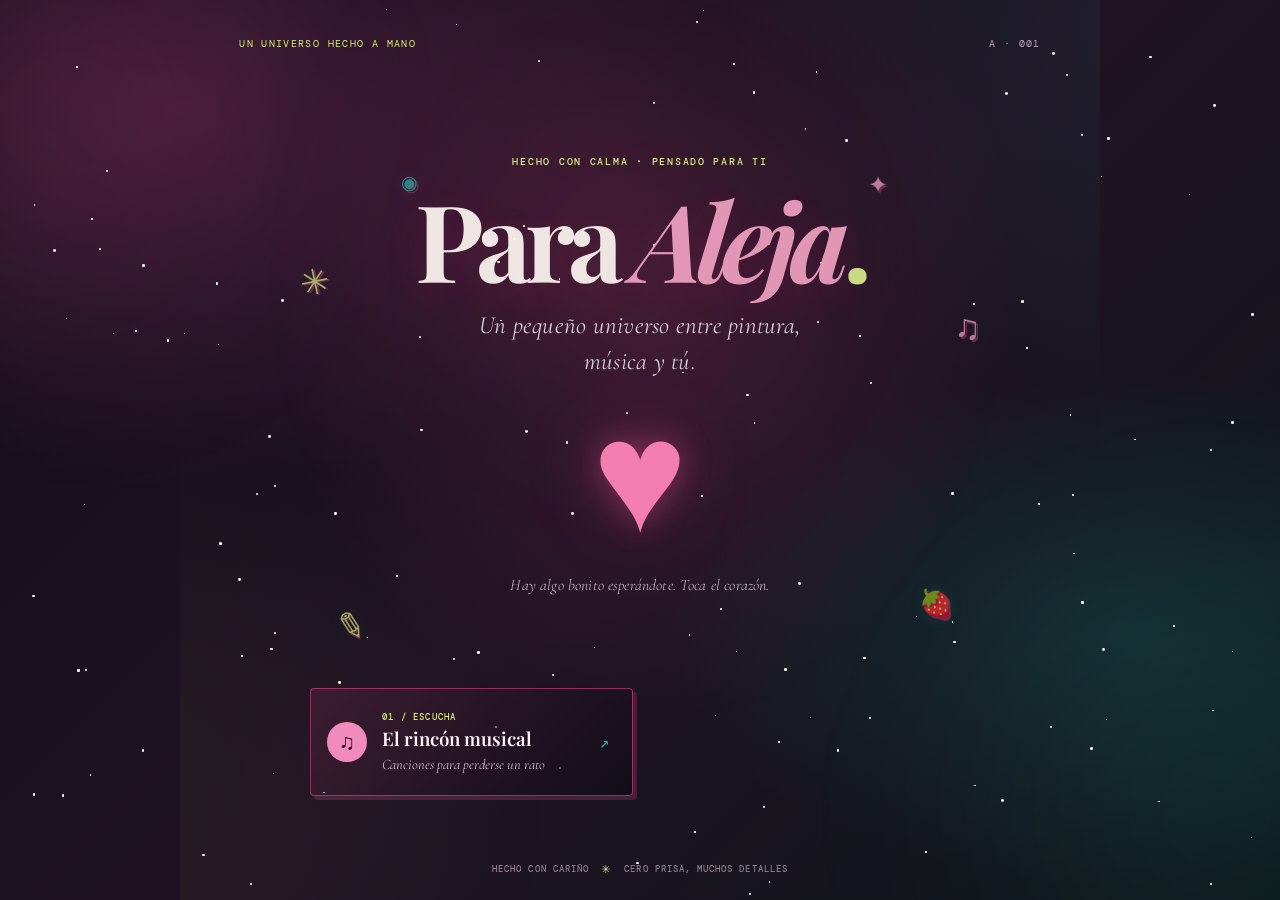
==== commit a906e167: "Rediseñar portada y quitar acceso duplicado al calendario" ====
--- a/index.html
+++ b/index.html
@@ -49,11 +49,6 @@
         <span class="acceso-texto"><small>01 / ESCUCHA</small><strong>El rincón musical</strong><em>Canciones para perderse un rato</em></span>
         <b aria-hidden="true">↗</b>
       </a>
-      <a class="portada-calendario-link" href="calendario.html">
-        <span class="acceso-icono" aria-hidden="true">✦</span>
-        <span class="acceso-texto"><small>02 / DESCUBRE</small><strong>El calendario</strong><em>Un detalle para cada día</em></span>
-        <b aria-hidden="true">↗</b>
-      </a>
     </nav>
 
     <footer class="portada-pie">
--- a/style.css
+++ b/style.css
@@ -624,3 +624,320 @@
 .portada-urbana .heart-big:focus-visible,.portada-urbana a:focus-visible{outline:2px solid #d9ed8b;outline-offset:5px}
 @media(max-width:560px){.portada-urbana{gap:1rem;padding:3rem 1rem}.portada-urbana:before{inset:2.5% 3%}.portada-marcas .marca{width:2.5rem}.marca--uno{left:5%;top:24%}.marca--dos{right:5%;top:29%}.marca--tres{left:5%;bottom:27%}.marca--cuatro{right:5%;bottom:30%}.marca--cinco{right:17%;top:15%}.marca--seis{left:16%;top:14%}.portada-urbana .portada-titulo{font-size:clamp(2.65rem,12vw,4.3rem)}.portada-urbana .portada-pie{max-width:18rem;line-height:1.8}}
 @media(prefers-reduced-motion:reduce){.portada-urbana:after,.portada-urbana .heart-big,.portada-marcas .marca{animation:none!important}.portada-urbana .portada-juego-link,.portada-urbana .portada-calendario-link{transition:none}}
+
+
+/* ================================================================
+   PORTADA REFINADA — composición editorial, menos ruido visual
+   ================================================================ */
+body.portada-inicio{
+  min-height:100svh;
+  background:
+    radial-gradient(ellipse at 50% 35%, rgba(133,35,88,.22), transparent 42%),
+    linear-gradient(145deg,#100914 0%,#170d1c 54%,#0b080f 100%);
+}
+body.portada-inicio .sky .glow--1{opacity:.3;background:radial-gradient(circle,#9a315d,transparent 70%)}
+body.portada-inicio .sky .glow--2{opacity:.25;background:radial-gradient(circle,#50336a,transparent 70%)}
+.portada-urbana{
+  width:min(100%,920px);
+  min-height:100svh;
+  margin-inline:auto;
+  padding:clamp(1.3rem,4vh,3rem) clamp(1.25rem,5vw,3.5rem) 1.25rem;
+  gap:0;
+  justify-content:space-between;
+  isolation:isolate;
+}
+.portada-urbana:before{
+  inset:1.25rem;
+  border:1px solid rgba(244,177,207,.16);
+  border-radius:3px;
+  box-shadow:inset 0 0 80px rgba(216,55,121,.035);
+}
+.portada-urbana:after{
+  background:
+    radial-gradient(ellipse at 50% 38%,rgba(167,41,89,.22),transparent 36%),
+    radial-gradient(ellipse at 10% 75%,rgba(181,217,77,.065),transparent 27%),
+    radial-gradient(ellipse at 92% 18%,rgba(124,58,155,.13),transparent 28%);
+}
+.portada-cabecera,.portada-pie{
+  width:100%;
+  display:flex;
+  align-items:center;
+  justify-content:space-between;
+  gap:1rem;
+}
+.portada-cabecera{position:relative;z-index:2;padding:0 .2rem}
+.portada-edicion,.portada-folio,.portada-sello,.portada-pie{
+  font-family:"DM Mono",monospace;
+  font-size:.61rem;
+  line-height:1.6;
+  letter-spacing:.14em;
+  text-transform:uppercase;
+}
+.portada-edicion{color:#d9ed8b}
+.portada-folio{color:#bda9ba}
+.portada-centro{
+  position:relative;
+  z-index:1;
+  display:flex;
+  flex-direction:column;
+  align-items:center;
+  width:100%;
+  padding:clamp(1.7rem,5vh,3rem) 0 2rem;
+}
+.portada-urbana .portada-sello{
+  margin:0 0 1rem;
+  color:#d9ed8b;
+  font-size:.6rem;
+  letter-spacing:.18em;
+}
+.portada-urbana .portada-titulo{
+  margin:0;
+  font-size:clamp(3.4rem,9vw,6.7rem);
+  line-height:.98;
+  letter-spacing:-.065em;
+  text-shadow:0 10px 48px rgba(227,60,132,.17);
+}
+.portada-urbana .portada-titulo span{color:#f1a2c3}
+.portada-urbana .portada-titulo i{font-style:normal;color:#d9ed8b}
+.portada-urbana .portada-subtitulo{
+  margin:1.1rem 0 0;
+  color:#d9cbd8;
+  font-size:clamp(1.15rem,3vw,1.55rem);
+  line-height:1.45;
+  letter-spacing:.01em;
+}
+.portada-urbana .heart-big{
+  display:grid;
+  place-items:center;
+  width:clamp(5.4rem,13vw,7.3rem);
+  height:clamp(5.4rem,13vw,7.3rem);
+  margin:1.15rem 0 .45rem;
+  padding:0;
+  border:1px solid rgba(244,164,199,.4);
+  border-radius:50%;
+  background:linear-gradient(145deg,rgba(242,127,176,.13),rgba(22,10,27,.75));
+  color:#f28bbd;
+  font-size:clamp(2.7rem,7vw,4rem);
+  line-height:1;
+  filter:drop-shadow(0 0 20px rgba(242,127,176,.2));
+  box-shadow:0 0 0 8px rgba(242,127,176,.025),inset 0 0 24px rgba(242,127,176,.08);
+  animation:latido-urbano 2.7s ease-in-out infinite;
+  cursor:pointer;
+}
+.portada-urbana .portada-hint{
+  margin:.65rem 0 0;
+  color:#cbb9c9;
+  font-size:.98rem;
+  letter-spacing:.01em;
+}
+.portada-marcas{z-index:0}
+.portada-marcas .marca{
+  width:clamp(2.2rem,4.5vw,3.2rem);
+  border:1px solid rgba(244,177,207,.2);
+  background:rgba(24,13,29,.7);
+  color:#d9ed8b;
+  box-shadow:0 5px 20px rgba(0,0,0,.14);
+  font-size:clamp(1rem,2.5vw,1.5rem);
+  opacity:.8;
+  animation:sticker-flota 8s ease-in-out infinite;
+}
+.portada-marcas .marca--uno{left:13%;top:29%}
+.portada-marcas .marca--dos{right:13%;top:34%}
+.portada-marcas .marca--tres{left:17%;bottom:28%}
+.portada-marcas .marca--cuatro{right:16%;bottom:31%;font-size:1.15rem}
+.portada-marcas .marca--cinco{right:23%;top:19%}
+.portada-marcas .marca--seis{left:24%;top:19%}
+.portada-accesos{
+  position:relative;
+  z-index:2;
+  width:min(100%,660px);
+  margin:0 auto;
+  display:grid;
+  grid-template-columns:repeat(2,minmax(0,1fr));
+  gap:.9rem;
+}
+.portada-urbana .portada-juego-link,.portada-urbana .portada-calendario-link{
+  min-width:0;
+  min-height:108px;
+  padding:1rem;
+  display:grid;
+  grid-template-columns:2.65rem minmax(0,1fr) 1rem;
+  align-items:center;
+  gap:.8rem;
+  border-radius:4px;
+  text-align:left;
+  text-decoration:none;
+  transition:transform .2s ease,border-color .2s ease,background .2s ease;
+}
+.portada-urbana .portada-juego-link{
+  border:1px solid rgba(242,139,189,.45);
+  background:linear-gradient(135deg,rgba(227,68,135,.12),rgba(24,13,29,.88));
+  box-shadow:4px 4px 0 rgba(185,49,108,.22);
+}
+.portada-urbana .portada-calendario-link{
+  border:1px solid rgba(217,237,139,.27);
+  background:linear-gradient(135deg,rgba(217,237,139,.055),rgba(24,13,29,.86));
+  color:#fff0f6;
+  justify-content:initial;
+  font-size:1rem;
+}
+.portada-urbana .acceso-icono{
+  display:grid;
+  place-items:center;
+  width:2.55rem;
+  height:2.55rem;
+  border-radius:50%;
+  background:#f28bbd;
+  color:#210c1a;
+  font-size:1.35rem;
+}
+.portada-urbana .portada-calendario-link .acceso-icono{background:#d9ed8b}
+.portada-urbana .acceso-texto{display:block;min-width:0}
+.portada-urbana .acceso-texto small{
+  display:block;
+  margin-bottom:.3rem;
+  color:#d9ed8b;
+  font:500 .56rem "DM Mono",monospace;
+  letter-spacing:.13em;
+}
+.portada-urbana .acceso-texto strong{
+  display:block;
+  color:#fff4f8;
+  font:600 clamp(1rem,2vw,1.17rem)/1.2 "Playfair Display",serif;
+}
+.portada-urbana .acceso-texto em{
+  display:block;
+  margin-top:.35rem;
+  color:#cbb9c9;
+  font:italic .9rem/1.25 "Cormorant Garamond",serif;
+}
+.portada-urbana .portada-juego-link>b,.portada-urbana .portada-calendario-link>b{
+  color:#d9ed8b;
+  font:400 1rem "DM Mono",monospace;
+}
+.portada-urbana .portada-juego-link:hover,.portada-urbana .portada-calendario-link:hover{
+  transform:translateY(-3px);
+  border-color:#d9ed8b;
+  box-shadow:0 9px 26px rgba(0,0,0,.2);
+}
+.portada-pie{
+  position:relative;
+  z-index:2;
+  justify-content:center;
+  gap:.8rem;
+  margin-top:1.7rem;
+  color:#a995a7;
+  font-size:.53rem;
+  letter-spacing:.12em;
+  text-align:center;
+}
+.portada-pie .pie-estrella{color:#d9ed8b;font-size:.9rem}
+.portada-urbana a:focus-visible,.portada-urbana .heart-big:focus-visible{
+  outline:2px solid #d9ed8b;
+  outline-offset:5px;
+}
+@media(max-width:600px){
+  .portada-urbana{padding:1.2rem 1.1rem 1rem}
+  .portada-urbana:before{inset:.7rem}
+  .portada-centro{padding:clamp(2.5rem,8vh,4.2rem) 0 2.3rem}
+  .portada-urbana .portada-sello{font-size:.52rem;letter-spacing:.12em}
+  .portada-urbana .portada-titulo{font-size:clamp(3.3rem,15vw,5rem)}
+  .portada-urbana .portada-subtitulo{font-size:1.2rem}
+  .salto-escritorio{display:none}
+  .portada-marcas .marca{width:2.15rem;font-size:1rem}
+  .portada-marcas .marca--uno{left:5%;top:29%}
+  .portada-marcas .marca--dos{right:5%;top:32%}
+  .portada-marcas .marca--tres{left:6%;bottom:30%}
+  .portada-marcas .marca--cuatro{right:6%;bottom:32%}
+  .portada-marcas .marca--cinco{right:17%;top:19%}
+  .portada-marcas .marca--seis{left:17%;top:19%}
+  .portada-accesos{grid-template-columns:1fr;gap:.7rem}
+  .portada-urbana .portada-juego-link,.portada-urbana .portada-calendario-link{min-height:88px;padding:.8rem}
+  .portada-urbana .acceso-texto strong{font-size:1.08rem}
+  .portada-pie{font-size:.46rem;letter-spacing:.07em;gap:.45rem;margin-top:1.2rem}
+}
+@media(max-height:740px) and (min-width:601px){
+  .portada-centro{padding:1rem 0}
+  .portada-urbana .heart-big{width:5.3rem;height:5.3rem;font-size:2.8rem;margin:.8rem 0 .3rem}
+  .portada-urbana .portada-subtitulo{margin-top:.7rem}
+}
+@media(prefers-reduced-motion:reduce){
+  .portada-urbana:after,.portada-urbana .heart-big,.portada-marcas .marca{animation:none!important}
+  .portada-urbana .portada-juego-link,.portada-urbana .portada-calendario-link{transition:none}
+}
+
+
+/* Ajuste de coherencia visual: sin marco, sin burbujas y corazón original */
+body.portada-inicio{
+  background:
+    radial-gradient(ellipse at 14% 12%,rgba(92,35,73,.62),transparent 34%),
+    radial-gradient(ellipse at 88% 70%,rgba(18,75,72,.45),transparent 29%),
+    linear-gradient(135deg,#100d17 0%,#201323 52%,#0c1619 100%);
+}
+body.portada-inicio .sky .glow--1{background:radial-gradient(circle,#e8498b55,transparent 70%)}
+body.portada-inicio .sky .glow--2{background:radial-gradient(circle,#21b8a955,transparent 70%)}
+.portada-urbana:before{display:none!important}
+.portada-urbana:after{
+  background:
+    radial-gradient(ellipse at 50% 38%,rgba(232,73,139,.15),transparent 36%),
+    radial-gradient(ellipse at 10% 75%,rgba(216,240,120,.055),transparent 27%),
+    radial-gradient(ellipse at 92% 18%,rgba(33,184,169,.10),transparent 28%);
+}
+.portada-urbana .heart-big{
+  display:block;
+  width:auto;
+  height:auto;
+  padding:0;
+  margin:1rem 0 .5rem;
+  border:0;
+  border-radius:0;
+  background:none;
+  box-shadow:none;
+  color:#f17eae;
+  font-size:clamp(6rem,25vw,10rem);
+  line-height:1;
+  filter:drop-shadow(0 0 16px rgba(232,73,139,.45)) drop-shadow(0 0 38px rgba(232,73,139,.2));
+  animation:latido-urbano 2.1s cubic-bezier(.45,0,.55,1) infinite;
+}
+.portada-marcas .marca{
+  display:block;
+  width:auto;
+  height:auto;
+  aspect-ratio:auto;
+  border:0;
+  border-radius:0;
+  background:none;
+  box-shadow:none;
+  color:#d8f078;
+  opacity:.7;
+  font-size:clamp(1.35rem,3vw,2.2rem);
+  text-shadow:2px 2px 0 rgba(232,73,139,.5),0 0 18px rgba(33,184,169,.16);
+}
+.portada-marcas .marca--dos,.portada-marcas .marca--cuatro,.portada-marcas .marca--cinco{color:#e8498b}
+.portada-marcas .marca--cuatro{font-size:clamp(1.15rem,2.4vw,1.7rem)}
+.portada-marcas .marca--seis{color:#21b8a9}
+.portada-urbana .portada-juego-link{
+  border:1px solid rgba(232,73,139,.58);
+  background:linear-gradient(135deg,rgba(232,73,139,.13),rgba(16,13,23,.83));
+  box-shadow:4px 4px 0 rgba(232,73,139,.22);
+}
+.portada-urbana .portada-calendario-link{
+  border:1px solid rgba(216,240,120,.36);
+  background:linear-gradient(135deg,rgba(33,184,169,.08),rgba(16,13,23,.86));
+}
+.portada-urbana .acceso-icono{
+  border-radius:4px;
+  background:#e8498b;
+  color:#170c17;
+}
+.portada-urbana .portada-calendario-link .acceso-icono{background:#d8f078}
+.portada-urbana .acceso-texto small,.portada-urbana .portada-edicion{color:#d8f078}
+.portada-urbana .portada-juego-link>b,.portada-urbana .portada-calendario-link>b{color:#21b8a9}
+.portada-urbana .portada-juego-link:hover,.portada-urbana .portada-calendario-link:hover{
+  border-color:#d8f078;
+  box-shadow:4px 4px 0 rgba(33,184,169,.28);
+}
+@media(max-width:600px){
+  .portada-marcas .marca{width:auto;height:auto;font-size:1.45rem}
+  .portada-urbana .heart-big{width:auto;height:auto;font-size:clamp(6rem,25vw,8rem)}
+}
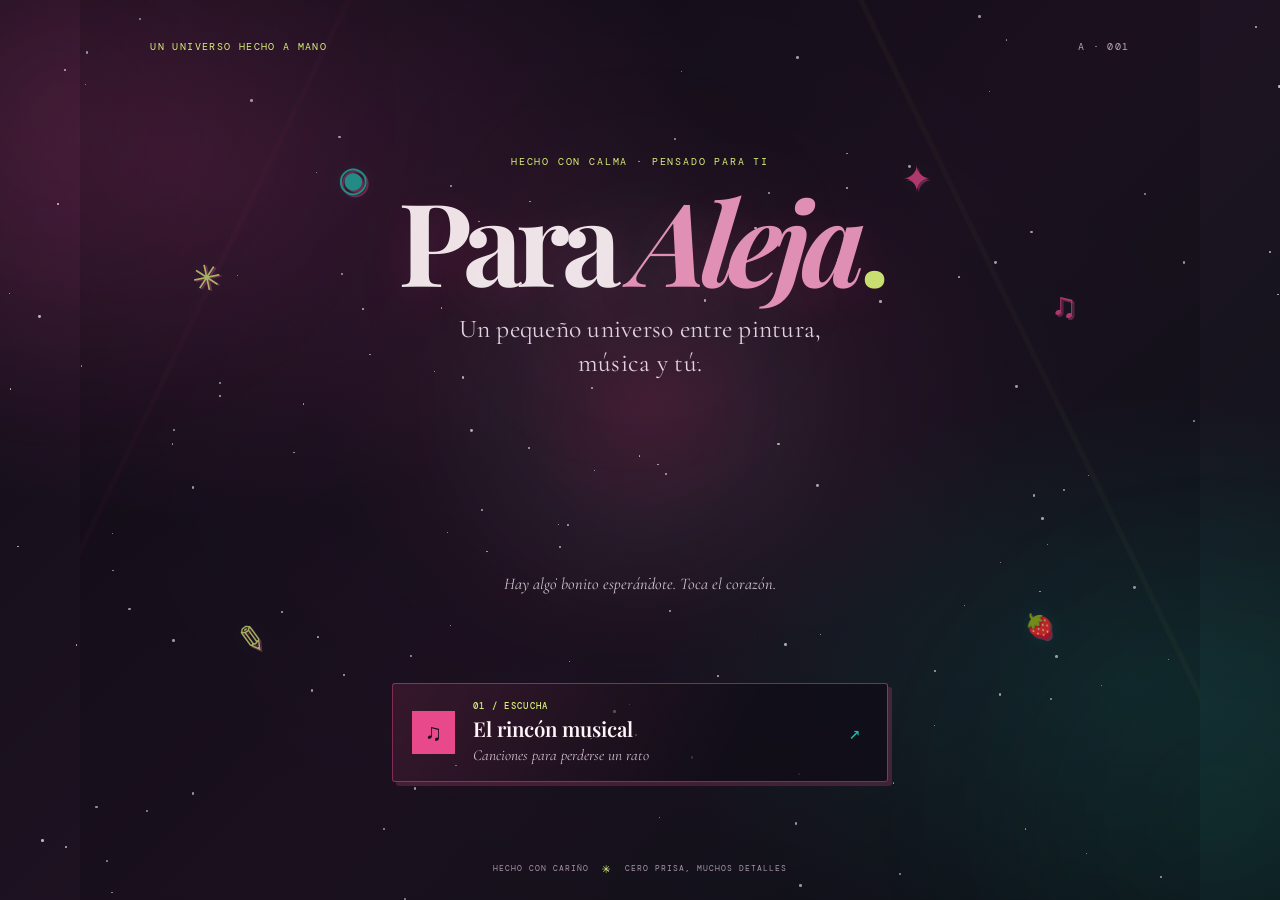
==== commit d5f9bb0b: "Redibujar corazón principal de la portada" ====
--- a/index.html
+++ b/index.html
@@ -39,7 +39,27 @@
       <p class="portada-sello">HECHO CON CALMA · PENSADO PARA TI</p>
       <h1 class="portada-titulo" id="titulo-portada">Para <span>Aleja</span><i aria-hidden="true">.</i></h1>
       <p class="portada-subtitulo">Un pequeño universo entre pintura,<br class="salto-escritorio"> música y tú.</p>
-      <button type="button" id="heartBtn" class="heart-big" aria-label="Tocar el corazón para abrir una sorpresa">♥</button>
+      <button type="button" id="heartBtn" class="heart-big" aria-label="Tocar el corazón para abrir una sorpresa">
+        <svg class="heart-art" viewBox="0 0 180 166" aria-hidden="true" focusable="false">
+          <defs>
+            <linearGradient id="heartFill" x1="28" y1="16" x2="142" y2="151" gradientUnits="userSpaceOnUse">
+              <stop offset="0" stop-color="#ffb0d0"/>
+              <stop offset=".42" stop-color="#f16ba5"/>
+              <stop offset="1" stop-color="#d92f79"/>
+            </linearGradient>
+            <linearGradient id="heartShine" x1="38" y1="22" x2="92" y2="91" gradientUnits="userSpaceOnUse">
+              <stop offset="0" stop-color="#fff5fa" stop-opacity=".78"/>
+              <stop offset="1" stop-color="#fff5fa" stop-opacity="0"/>
+            </linearGradient>
+          </defs>
+          <path class="heart-shadow" d="M90 153C78 143 20 99 16 62 12 33 30 14 53 16c17 1 29 12 37 27 9-17 23-27 40-26 25 1 39 23 34 47-7 34-61 78-74 89Z"/>
+          <path class="heart-body" d="M90 145C78 135 25 94 21 61 18 38 31 21 52 21c17 0 29 11 38 29 9-18 23-29 40-28 22 1 34 19 30 41-6 31-57 72-70 82Z" fill="url(#heartFill)" stroke="#ffb3d0" stroke-width="2.5" stroke-linejoin="round"/>
+          <path d="M34 49C39 33 52 29 64 35c7 3 12 9 15 16-8-6-16-8-23-6-8 2-13 7-16 14-3-3-7-5-6-10Z" fill="url(#heartShine)" opacity=".8"/>
+          <path d="M38 77c7 22 25 39 39 50" fill="none" stroke="#ffdeeb" stroke-width="3" stroke-linecap="round" opacity=".48"/>
+          <path d="M125 17l3 8 8 3-8 3-3 8-3-8-8-3 8-3Z" fill="#d8f078"/>
+          <path d="M145 52l2.2 5.5 5.8 2.2-5.8 2.2-2.2 5.8-2.2-5.8-5.8-2.2 5.8-2.2Z" fill="#21b8a9" opacity=".95"/>
+        </svg>
+      </button>
       <p class="portada-hint" id="hint">Hay algo bonito esperándote. Toca el corazón.</p>
     </section>
 
--- a/style.css
+++ b/style.css
@@ -591,81 +591,82 @@
 
 
 
-/* ================================================================
-   PORTADA PRINCIPAL — Aleja / collage romántico de arte urbano
-   ================================================================ */
-body:has(.portada-urbana){background:#100914;color:#fff7f2}
-.portada-urbana{isolation:isolate;overflow:hidden;min-height:100svh;padding:clamp(2rem,6vh,5rem) 1.2rem;gap:clamp(.75rem,2.4vh,1.35rem)}
-.portada-urbana:before{content:"";position:absolute;z-index:-1;inset:4% 5%;border:1px solid #f3b5d61c;border-radius:2px;pointer-events:none;box-shadow:inset 0 0 100px #d8377910}
-.portada-urbana:after{content:"";position:absolute;z-index:-2;inset:-30%;pointer-events:none;background:radial-gradient(ellipse at 50% 36%,#a7295940,transparent 33%),radial-gradient(ellipse at 8% 72%,#b5d94d14,transparent 30%),radial-gradient(ellipse at 88% 22%,#7c3a9b26,transparent 30%);animation:portada-luz 12s ease-in-out infinite alternate}
-@keyframes portada-luz{from{transform:translate3d(-1%,0,0) scale(1)}to{transform:translate3d(1%,-1%,0) scale(1.04)}}
-.portada-urbana .portada-sello,.portada-urbana .portada-pie{font:500 .64rem/1.5 "DM Mono",monospace;letter-spacing:.19em;color:#d9ed8b;text-transform:uppercase;margin:0;text-align:center}
-.portada-urbana .portada-titulo{font-family:"Playfair Display",Georgia,serif;font-size:clamp(2.7rem,9vw,5.3rem);font-weight:700;letter-spacing:-.055em;line-height:.98;margin:.1rem 0 0;text-shadow:0 8px 40px #e43c8440}
-.portada-urbana .portada-titulo span{font-style:italic;color:#f5a4c7}
-.portada-urbana .portada-subtitulo{max-width:25rem;margin:0;color:#ead9e4;font-size:clamp(1.05rem,3.4vw,1.35rem);font-style:italic;line-height:1.35}
-.portada-urbana .heart-big{position:relative;margin:.2rem 0;font-size:clamp(6rem,25vw,10rem);color:#f27fb0;filter:drop-shadow(0 0 13px #ff68ad99) drop-shadow(0 0 44px #ed328c55);animation:latido-urbano 2.1s cubic-bezier(.45,0,.55,1) infinite}
-@keyframes latido-urbano{0%,100%{transform:scale(1) rotate(-2deg)}16%{transform:scale(1.12) rotate(2deg)}28%{transform:scale(.98) rotate(-1deg)}43%{transform:scale(1.08) rotate(1deg)}58%{transform:scale(1) rotate(0)}}
-.portada-urbana .portada-hint{max-width:21rem;margin:0;font-size:1rem;line-height:1.45;color:#f2dce8;opacity:.9}
-.portada-marcas{position:absolute;inset:0;pointer-events:none;z-index:-1}
-.portada-marcas .marca{position:absolute;display:grid;place-items:center;width:clamp(2.8rem,8vw,4.5rem);aspect-ratio:1;border:1px solid #f4b7d73b;background:#160c1bc9;color:#e2f18b;border-radius:50%;font-size:clamp(1.3rem,4vw,2.1rem);box-shadow:0 8px 24px #0005;animation:sticker-flota 6s ease-in-out infinite}
-.marca--uno{left:9%;top:20%;transform:rotate(-12deg)}.marca--dos{right:10%;top:25%;color:#f5a4c7!important;animation-delay:-1s!important}.marca--tres{left:13%;bottom:24%;transform:rotate(12deg);animation-delay:-2.5s!important}.marca--cuatro{right:11%;bottom:27%;animation-delay:-.8s!important}.marca--cinco{right:21%;top:13%;font-size:1.5rem!important;color:#f5a4c7!important;animation-delay:-3s!important}.marca--seis{left:22%;top:12%;font-size:1.2rem!important;animation-delay:-1.7s!important}
-@keyframes sticker-flota{0%,100%{translate:0 0;rotate:-3deg}50%{translate:0 -8px;rotate:3deg}}
-.portada-accesos{width:min(100%,27rem);display:grid;gap:.7rem;margin-top:.25rem}
-.portada-urbana .portada-juego-link,.portada-calendario-link{display:flex;align-items:center;gap:.85rem;text-decoration:none;text-align:left;border-radius:5px;padding:.9rem 1rem;transition:transform .22s ease,border-color .22s ease,background .22s ease,box-shadow .22s ease}
-.portada-urbana .portada-juego-link{border:1px solid #f28bbd8c;background:linear-gradient(110deg,#e344871e,#201124e8);box-shadow:5px 5px 0 #b9316c55,0 10px 35px #0002}
-.portada-urbana .portada-juego-link>span:first-child{display:grid;place-items:center;width:2.5rem;height:2.5rem;border-radius:50%;background:#f28bbd;color:#210c1a;font-size:1.35rem;flex-shrink:0}
-.portada-urbana .portada-juego-link>span:nth-child(2){flex:1;font-family:"Playfair Display",serif;font-size:1.2rem}
-.portada-urbana .portada-juego-link small{display:block;font:500 .57rem "DM Mono",monospace;letter-spacing:.16em;color:#d9ed8b;margin-bottom:.16rem}
-.portada-urbana .portada-juego-link b,.portada-calendario-link b{font:400 1.1rem "DM Mono",monospace}
-.portada-urbana .portada-calendario-link{justify-content:center;border:1px solid #d9ed8b45;background:#d9ed8b0b;color:#f5e8ed;font-size:1rem}
-.portada-urbana .portada-calendario-link span{color:#d9ed8b}
-.portada-urbana .portada-juego-link:hover,.portada-urbana .portada-calendario-link:hover{transform:translateY(-3px);border-color:#d9ed8b;box-shadow:0 10px 30px #d8377920}
-.portada-urbana .portada-pie{font-size:.55rem;letter-spacing:.12em;color:#c7aebeaa;margin-top:.2rem}
-.portada-urbana .heart-big:focus-visible,.portada-urbana a:focus-visible{outline:2px solid #d9ed8b;outline-offset:5px}
-@media(max-width:560px){.portada-urbana{gap:1rem;padding:3rem 1rem}.portada-urbana:before{inset:2.5% 3%}.portada-marcas .marca{width:2.5rem}.marca--uno{left:5%;top:24%}.marca--dos{right:5%;top:29%}.marca--tres{left:5%;bottom:27%}.marca--cuatro{right:5%;bottom:30%}.marca--cinco{right:17%;top:15%}.marca--seis{left:16%;top:14%}.portada-urbana .portada-titulo{font-size:clamp(2.65rem,12vw,4.3rem)}.portada-urbana .portada-pie{max-width:18rem;line-height:1.8}}
-@media(prefers-reduced-motion:reduce){.portada-urbana:after,.portada-urbana .heart-big,.portada-marcas .marca{animation:none!important}.portada-urbana .portada-juego-link,.portada-urbana .portada-calendario-link{transition:none}}
-
-
-/* ================================================================
-   PORTADA REFINADA — composición editorial, menos ruido visual
-   ================================================================ */
+/* =======================================================================
+   PORTADA DE ALEJA — diseño unificado, editorial y artístico
+   Todo este bloque está limitado a index.html para no alterar las otras pantallas.
+   ======================================================================= */
 body.portada-inicio{
   min-height:100svh;
+  color:#fff5f8;
   background:
-    radial-gradient(ellipse at 50% 35%, rgba(133,35,88,.22), transparent 42%),
-    linear-gradient(145deg,#100914 0%,#170d1c 54%,#0b080f 100%);
-}
-body.portada-inicio .sky .glow--1{opacity:.3;background:radial-gradient(circle,#9a315d,transparent 70%)}
-body.portada-inicio .sky .glow--2{opacity:.25;background:radial-gradient(circle,#50336a,transparent 70%)}
+    radial-gradient(ellipse at 15% 18%,rgba(92,35,73,.62),transparent 34%),
+    radial-gradient(ellipse at 88% 76%,rgba(18,75,72,.42),transparent 30%),
+    radial-gradient(ellipse at 52% 44%,rgba(232,73,139,.10),transparent 37%),
+    linear-gradient(135deg,#100d17 0%,#201323 53%,#0c1619 100%);
+}
+body.portada-inicio .sky{opacity:.7}
+body.portada-inicio .sky .glow--1{
+  opacity:.36;
+  background:radial-gradient(circle,rgba(232,73,139,.42),transparent 70%);
+}
+body.portada-inicio .sky .glow--2{
+  opacity:.32;
+  background:radial-gradient(circle,rgba(33,184,169,.34),transparent 70%);
+}
+body.portada-inicio .sky .glow--3{
+  opacity:.28;
+  background:radial-gradient(circle,rgba(216,240,120,.12),transparent 70%);
+}
 .portada-urbana{
-  width:min(100%,920px);
+  position:relative;
+  isolation:isolate;
+  width:min(100%,1120px);
   min-height:100svh;
   margin-inline:auto;
-  padding:clamp(1.3rem,4vh,3rem) clamp(1.25rem,5vw,3.5rem) 1.25rem;
-  gap:0;
+  padding:clamp(1.3rem,4vh,2.6rem) clamp(1.2rem,5.5vw,4.5rem) 1.25rem;
+  display:flex;
+  flex-direction:column;
   justify-content:space-between;
-  isolation:isolate;
+  align-items:stretch;
+  gap:1rem;
+  overflow:hidden;
 }
 .portada-urbana:before{
-  inset:1.25rem;
-  border:1px solid rgba(244,177,207,.16);
-  border-radius:3px;
-  box-shadow:inset 0 0 80px rgba(216,55,121,.035);
+  content:"";
+  position:absolute;
+  z-index:-2;
+  inset:0;
+  pointer-events:none;
+  opacity:.7;
+  background:
+    linear-gradient(116deg,transparent 0 17%,rgba(232,73,139,.035) 17.1% 17.35%,transparent 17.5% 100%),
+    linear-gradient(64deg,transparent 0 78%,rgba(216,240,120,.04) 78.1% 78.35%,transparent 78.5% 100%),
+    radial-gradient(ellipse at 50% 48%,rgba(13,8,17,.02),rgba(8,8,13,.28) 70%);
 }
 .portada-urbana:after{
-  background:
-    radial-gradient(ellipse at 50% 38%,rgba(167,41,89,.22),transparent 36%),
-    radial-gradient(ellipse at 10% 75%,rgba(181,217,77,.065),transparent 27%),
-    radial-gradient(ellipse at 92% 18%,rgba(124,58,155,.13),transparent 28%);
-}
-.portada-cabecera,.portada-pie{
+  content:"";
+  position:absolute;
+  z-index:-1;
+  pointer-events:none;
+  width:min(42vw,460px);
+  aspect-ratio:1;
+  top:19%;
+  left:50%;
+  transform:translateX(-50%);
+  border-radius:50%;
+  background:radial-gradient(circle,rgba(232,73,139,.09),rgba(33,184,169,.035) 42%,transparent 70%);
+  filter:blur(9px);
+}
+.portada-cabecera{
   width:100%;
   display:flex;
   align-items:center;
   justify-content:space-between;
   gap:1rem;
-}
-.portada-cabecera{position:relative;z-index:2;padding:0 .2rem}
+  position:relative;
+  z-index:2;
+  padding:.2rem 0;
+}
 .portada-edicion,.portada-folio,.portada-sello,.portada-pie{
   font-family:"DM Mono",monospace;
   font-size:.61rem;
@@ -673,7 +674,7 @@
   letter-spacing:.14em;
   text-transform:uppercase;
 }
-.portada-edicion{color:#d9ed8b}
+.portada-edicion{color:#d8f078}
 .portada-folio{color:#bda9ba}
 .portada-centro{
   position:relative;
@@ -682,262 +683,214 @@
   flex-direction:column;
   align-items:center;
   width:100%;
-  padding:clamp(1.7rem,5vh,3rem) 0 2rem;
+  padding:clamp(1.8rem,5vh,3.6rem) 0 clamp(1.6rem,4vh,2.6rem);
+  text-align:center;
 }
 .portada-urbana .portada-sello{
   margin:0 0 1rem;
-  color:#d9ed8b;
+  color:#d8f078;
   font-size:.6rem;
-  letter-spacing:.18em;
+  letter-spacing:.19em;
 }
 .portada-urbana .portada-titulo{
   margin:0;
-  font-size:clamp(3.4rem,9vw,6.7rem);
-  line-height:.98;
+  font-family:"Playfair Display",Georgia,serif;
+  font-size:clamp(3.8rem,10vw,7.2rem);
+  font-weight:700;
+  line-height:.94;
   letter-spacing:-.065em;
-  text-shadow:0 10px 48px rgba(227,60,132,.17);
-}
-.portada-urbana .portada-titulo span{color:#f1a2c3}
-.portada-urbana .portada-titulo i{font-style:normal;color:#d9ed8b}
+  color:#fff5f8;
+  text-shadow:0 10px 46px rgba(232,73,139,.18);
+}
+.portada-urbana .portada-titulo span{
+  color:#f19bc1;
+  font-style:italic;
+}
+.portada-urbana .portada-titulo i{
+  color:#d8f078;
+  font-style:normal;
+}
 .portada-urbana .portada-subtitulo{
-  margin:1.1rem 0 0;
-  color:#d9cbd8;
-  font-size:clamp(1.15rem,3vw,1.55rem);
+  margin:1.15rem 0 0;
+  max-width:27rem;
+  color:#e1d2df;
+  font-size:clamp(1.2rem,3vw,1.6rem);
+  line-height:1.35;
+  letter-spacing:.01em;
+}
+.portada-urbana .heart-big{
+  display:block;
+  position:relative;
+  width:auto;
+  height:auto;
+  padding:0;
+  margin:1.1rem 0 .35rem;
+  border:0;
+  border-radius:0;
+  background:transparent;
+  box-shadow:none;
+  color:#f17eae;
+  font-family:Arial,sans-serif;
+  font-size:clamp(7rem,22vw,10rem);
+  font-weight:400;
+  line-height:1;
+  cursor:pointer;
+  filter:drop-shadow(0 0 15px rgba(232,73,139,.48)) drop-shadow(0 0 42px rgba(232,73,139,.2));
+  animation:latido 1.7s ease-in-out infinite;
+  transition:filter .2s ease,transform .2s ease;
+}
+.portada-urbana .heart-big:hover{
+  filter:drop-shadow(0 0 22px rgba(232,73,139,.68)) drop-shadow(0 0 54px rgba(232,73,139,.3));
+}
+.portada-urbana .heart-big:focus-visible,
+.portada-urbana a:focus-visible{
+  outline:2px solid #d8f078;
+  outline-offset:7px;
+}
+.portada-urbana .portada-hint{
+  max-width:22rem;
+  margin:.55rem 0 0;
+  color:#eadce7;
+  font-size:1.02rem;
   line-height:1.45;
-  letter-spacing:.01em;
-}
-.portada-urbana .heart-big{
-  display:grid;
-  place-items:center;
-  width:clamp(5.4rem,13vw,7.3rem);
-  height:clamp(5.4rem,13vw,7.3rem);
-  margin:1.15rem 0 .45rem;
-  padding:0;
-  border:1px solid rgba(244,164,199,.4);
-  border-radius:50%;
-  background:linear-gradient(145deg,rgba(242,127,176,.13),rgba(22,10,27,.75));
-  color:#f28bbd;
-  font-size:clamp(2.7rem,7vw,4rem);
+  opacity:.88;
+}
+.portada-marcas{
+  position:absolute;
+  inset:0;
+  z-index:0;
+  pointer-events:none;
+}
+.portada-marcas .marca{
+  position:absolute;
+  display:block;
+  width:auto;
+  height:auto;
+  border:0;
+  border-radius:0;
+  background:transparent;
+  box-shadow:none;
+  color:#d8f078;
+  opacity:.72;
+  font-size:clamp(1.35rem,3vw,2.2rem);
   line-height:1;
-  filter:drop-shadow(0 0 20px rgba(242,127,176,.2));
-  box-shadow:0 0 0 8px rgba(242,127,176,.025),inset 0 0 24px rgba(242,127,176,.08);
-  animation:latido-urbano 2.7s ease-in-out infinite;
-  cursor:pointer;
-}
-.portada-urbana .portada-hint{
-  margin:.65rem 0 0;
-  color:#cbb9c9;
-  font-size:.98rem;
-  letter-spacing:.01em;
-}
-.portada-marcas{z-index:0}
-.portada-marcas .marca{
-  width:clamp(2.2rem,4.5vw,3.2rem);
-  border:1px solid rgba(244,177,207,.2);
-  background:rgba(24,13,29,.7);
-  color:#d9ed8b;
-  box-shadow:0 5px 20px rgba(0,0,0,.14);
-  font-size:clamp(1rem,2.5vw,1.5rem);
-  opacity:.8;
-  animation:sticker-flota 8s ease-in-out infinite;
-}
-.portada-marcas .marca--uno{left:13%;top:29%}
-.portada-marcas .marca--dos{right:13%;top:34%}
-.portada-marcas .marca--tres{left:17%;bottom:28%}
-.portada-marcas .marca--cuatro{right:16%;bottom:31%;font-size:1.15rem}
-.portada-marcas .marca--cinco{right:23%;top:19%}
-.portada-marcas .marca--seis{left:24%;top:19%}
+  text-shadow:2px 2px 0 rgba(232,73,139,.5),0 0 18px rgba(33,184,169,.18);
+  animation:marca-deriva 7s ease-in-out infinite;
+}
+.portada-marcas .marca--uno{left:10%;top:29%;transform:rotate(-12deg)}
+.portada-marcas .marca--dos{right:11%;top:32%;color:#e8498b;animation-delay:-1.2s}
+.portada-marcas .marca--tres{left:14%;bottom:27%;transform:rotate(9deg);animation-delay:-2.2s}
+.portada-marcas .marca--cuatro{right:13%;bottom:29%;font-size:1.45rem;color:#e8498b;animation-delay:-.8s}
+.portada-marcas .marca--cinco{right:24%;top:18%;color:#e8498b;animation-delay:-3s}
+.portada-marcas .marca--seis{left:23%;top:18%;color:#21b8a9;animation-delay:-1.8s}
+@keyframes marca-deriva{
+  0%,100%{translate:0 0;rotate:-3deg}
+  50%{translate:0 -7px;rotate:3deg}
+}
 .portada-accesos{
   position:relative;
   z-index:2;
-  width:min(100%,660px);
+  width:min(100%,31rem);
   margin:0 auto;
+  display:flex;
+  justify-content:center;
+}
+.portada-urbana .portada-juego-link{
+  width:100%;
+  min-height:92px;
+  padding:1rem 1.2rem;
   display:grid;
-  grid-template-columns:repeat(2,minmax(0,1fr));
-  gap:.9rem;
-}
-.portada-urbana .portada-juego-link,.portada-urbana .portada-calendario-link{
-  min-width:0;
-  min-height:108px;
-  padding:1rem;
-  display:grid;
-  grid-template-columns:2.65rem minmax(0,1fr) 1rem;
+  grid-template-columns:2.8rem minmax(0,1fr) 1.2rem;
   align-items:center;
-  gap:.8rem;
-  border-radius:4px;
+  gap:1rem;
+  border:1px solid rgba(232,73,139,.52);
+  border-radius:3px;
+  background:linear-gradient(112deg,rgba(232,73,139,.13),rgba(16,13,23,.84) 70%);
+  box-shadow:4px 4px 0 rgba(232,73,139,.22);
+  color:#fff4f8;
   text-align:left;
   text-decoration:none;
-  transition:transform .2s ease,border-color .2s ease,background .2s ease;
-}
-.portada-urbana .portada-juego-link{
-  border:1px solid rgba(242,139,189,.45);
-  background:linear-gradient(135deg,rgba(227,68,135,.12),rgba(24,13,29,.88));
-  box-shadow:4px 4px 0 rgba(185,49,108,.22);
-}
-.portada-urbana .portada-calendario-link{
-  border:1px solid rgba(217,237,139,.27);
-  background:linear-gradient(135deg,rgba(217,237,139,.055),rgba(24,13,29,.86));
-  color:#fff0f6;
-  justify-content:initial;
-  font-size:1rem;
-}
-.portada-urbana .acceso-icono{
+  transition:transform .2s ease,border-color .2s ease,background .2s ease,box-shadow .2s ease;
+}
+.portada-urbana .portada-juego-link .acceso-icono{
   display:grid;
   place-items:center;
-  width:2.55rem;
-  height:2.55rem;
-  border-radius:50%;
-  background:#f28bbd;
-  color:#210c1a;
-  font-size:1.35rem;
-}
-.portada-urbana .portada-calendario-link .acceso-icono{background:#d9ed8b}
+  width:2.7rem;
+  height:2.7rem;
+  background:#e8498b;
+  color:#180c18;
+  font-size:1.45rem;
+}
 .portada-urbana .acceso-texto{display:block;min-width:0}
 .portada-urbana .acceso-texto small{
   display:block;
   margin-bottom:.3rem;
-  color:#d9ed8b;
-  font:500 .56rem "DM Mono",monospace;
-  letter-spacing:.13em;
+  color:#d8f078;
+  font:500 .58rem "DM Mono",monospace;
+  letter-spacing:.14em;
 }
 .portada-urbana .acceso-texto strong{
   display:block;
   color:#fff4f8;
-  font:600 clamp(1rem,2vw,1.17rem)/1.2 "Playfair Display",serif;
+  font:600 clamp(1.08rem,2.5vw,1.28rem)/1.2 "Playfair Display",serif;
 }
 .portada-urbana .acceso-texto em{
   display:block;
-  margin-top:.35rem;
+  margin-top:.3rem;
   color:#cbb9c9;
-  font:italic .9rem/1.25 "Cormorant Garamond",serif;
-}
-.portada-urbana .portada-juego-link>b,.portada-urbana .portada-calendario-link>b{
-  color:#d9ed8b;
-  font:400 1rem "DM Mono",monospace;
-}
-.portada-urbana .portada-juego-link:hover,.portada-urbana .portada-calendario-link:hover{
+  font:italic .96rem/1.25 "Cormorant Garamond",serif;
+}
+.portada-urbana .portada-juego-link>b{
+  color:#21b8a9;
+  font:400 1.2rem "DM Mono",monospace;
+}
+.portada-urbana .portada-juego-link:hover{
   transform:translateY(-3px);
-  border-color:#d9ed8b;
-  box-shadow:0 9px 26px rgba(0,0,0,.2);
+  border-color:#d8f078;
+  background:linear-gradient(112deg,rgba(232,73,139,.18),rgba(16,13,23,.92) 70%);
+  box-shadow:4px 4px 0 rgba(33,184,169,.26);
 }
 .portada-pie{
   position:relative;
   z-index:2;
+  display:flex;
   justify-content:center;
+  align-items:center;
   gap:.8rem;
-  margin-top:1.7rem;
+  width:100%;
+  margin-top:1.5rem;
   color:#a995a7;
   font-size:.53rem;
   letter-spacing:.12em;
   text-align:center;
 }
-.portada-pie .pie-estrella{color:#d9ed8b;font-size:.9rem}
-.portada-urbana a:focus-visible,.portada-urbana .heart-big:focus-visible{
-  outline:2px solid #d9ed8b;
-  outline-offset:5px;
-}
+.portada-pie .pie-estrella{color:#d8f078;font-size:.9rem}
 @media(max-width:600px){
-  .portada-urbana{padding:1.2rem 1.1rem 1rem}
-  .portada-urbana:before{inset:.7rem}
-  .portada-centro{padding:clamp(2.5rem,8vh,4.2rem) 0 2.3rem}
-  .portada-urbana .portada-sello{font-size:.52rem;letter-spacing:.12em}
-  .portada-urbana .portada-titulo{font-size:clamp(3.3rem,15vw,5rem)}
-  .portada-urbana .portada-subtitulo{font-size:1.2rem}
+  .portada-urbana{padding:1.25rem 1.1rem 1rem;gap:.6rem}
+  .portada-cabecera{align-items:flex-start}
+  .portada-edicion,.portada-folio{font-size:.5rem;letter-spacing:.1em}
+  .portada-centro{padding:clamp(2.4rem,7vh,3.8rem) 0 2.1rem}
+  .portada-urbana .portada-sello{font-size:.51rem;letter-spacing:.12em}
+  .portada-urbana .portada-titulo{font-size:clamp(3.35rem,15vw,5rem)}
+  .portada-urbana .portada-subtitulo{margin-top:.85rem;font-size:1.2rem}
   .salto-escritorio{display:none}
-  .portada-marcas .marca{width:2.15rem;font-size:1rem}
-  .portada-marcas .marca--uno{left:5%;top:29%}
+  .portada-urbana .heart-big{font-size:clamp(6.6rem,29vw,8.2rem);margin:.95rem 0 .2rem}
+  .portada-marcas .marca{font-size:1.45rem}
+  .portada-marcas .marca--uno{left:5%;top:28%}
   .portada-marcas .marca--dos{right:5%;top:32%}
-  .portada-marcas .marca--tres{left:6%;bottom:30%}
-  .portada-marcas .marca--cuatro{right:6%;bottom:32%}
-  .portada-marcas .marca--cinco{right:17%;top:19%}
-  .portada-marcas .marca--seis{left:17%;top:19%}
-  .portada-accesos{grid-template-columns:1fr;gap:.7rem}
-  .portada-urbana .portada-juego-link,.portada-urbana .portada-calendario-link{min-height:88px;padding:.8rem}
-  .portada-urbana .acceso-texto strong{font-size:1.08rem}
-  .portada-pie{font-size:.46rem;letter-spacing:.07em;gap:.45rem;margin-top:1.2rem}
+  .portada-marcas .marca--tres{left:5%;bottom:29%}
+  .portada-marcas .marca--cuatro{right:5%;bottom:31%}
+  .portada-marcas .marca--cinco{right:17%;top:18%}
+  .portada-marcas .marca--seis{left:17%;top:18%}
+  .portada-urbana .portada-juego-link{min-height:82px;padding:.8rem .9rem;gap:.75rem}
+  .portada-urbana .portada-pie{font-size:.45rem;letter-spacing:.065em;gap:.45rem;margin-top:1rem}
 }
 @media(max-height:740px) and (min-width:601px){
   .portada-centro{padding:1rem 0}
-  .portada-urbana .heart-big{width:5.3rem;height:5.3rem;font-size:2.8rem;margin:.8rem 0 .3rem}
-  .portada-urbana .portada-subtitulo{margin-top:.7rem}
+  .portada-urbana .heart-big{font-size:6.3rem;margin:.55rem 0 .2rem}
+  .portada-urbana .portada-subtitulo{margin-top:.65rem}
 }
 @media(prefers-reduced-motion:reduce){
-  .portada-urbana:after,.portada-urbana .heart-big,.portada-marcas .marca{animation:none!important}
-  .portada-urbana .portada-juego-link,.portada-urbana .portada-calendario-link{transition:none}
-}
-
-
-/* Ajuste de coherencia visual: sin marco, sin burbujas y corazón original */
-body.portada-inicio{
-  background:
-    radial-gradient(ellipse at 14% 12%,rgba(92,35,73,.62),transparent 34%),
-    radial-gradient(ellipse at 88% 70%,rgba(18,75,72,.45),transparent 29%),
-    linear-gradient(135deg,#100d17 0%,#201323 52%,#0c1619 100%);
-}
-body.portada-inicio .sky .glow--1{background:radial-gradient(circle,#e8498b55,transparent 70%)}
-body.portada-inicio .sky .glow--2{background:radial-gradient(circle,#21b8a955,transparent 70%)}
-.portada-urbana:before{display:none!important}
-.portada-urbana:after{
-  background:
-    radial-gradient(ellipse at 50% 38%,rgba(232,73,139,.15),transparent 36%),
-    radial-gradient(ellipse at 10% 75%,rgba(216,240,120,.055),transparent 27%),
-    radial-gradient(ellipse at 92% 18%,rgba(33,184,169,.10),transparent 28%);
-}
-.portada-urbana .heart-big{
-  display:block;
-  width:auto;
-  height:auto;
-  padding:0;
-  margin:1rem 0 .5rem;
-  border:0;
-  border-radius:0;
-  background:none;
-  box-shadow:none;
-  color:#f17eae;
-  font-size:clamp(6rem,25vw,10rem);
-  line-height:1;
-  filter:drop-shadow(0 0 16px rgba(232,73,139,.45)) drop-shadow(0 0 38px rgba(232,73,139,.2));
-  animation:latido-urbano 2.1s cubic-bezier(.45,0,.55,1) infinite;
-}
-.portada-marcas .marca{
-  display:block;
-  width:auto;
-  height:auto;
-  aspect-ratio:auto;
-  border:0;
-  border-radius:0;
-  background:none;
-  box-shadow:none;
-  color:#d8f078;
-  opacity:.7;
-  font-size:clamp(1.35rem,3vw,2.2rem);
-  text-shadow:2px 2px 0 rgba(232,73,139,.5),0 0 18px rgba(33,184,169,.16);
-}
-.portada-marcas .marca--dos,.portada-marcas .marca--cuatro,.portada-marcas .marca--cinco{color:#e8498b}
-.portada-marcas .marca--cuatro{font-size:clamp(1.15rem,2.4vw,1.7rem)}
-.portada-marcas .marca--seis{color:#21b8a9}
-.portada-urbana .portada-juego-link{
-  border:1px solid rgba(232,73,139,.58);
-  background:linear-gradient(135deg,rgba(232,73,139,.13),rgba(16,13,23,.83));
-  box-shadow:4px 4px 0 rgba(232,73,139,.22);
-}
-.portada-urbana .portada-calendario-link{
-  border:1px solid rgba(216,240,120,.36);
-  background:linear-gradient(135deg,rgba(33,184,169,.08),rgba(16,13,23,.86));
-}
-.portada-urbana .acceso-icono{
-  border-radius:4px;
-  background:#e8498b;
-  color:#170c17;
-}
-.portada-urbana .portada-calendario-link .acceso-icono{background:#d8f078}
-.portada-urbana .acceso-texto small,.portada-urbana .portada-edicion{color:#d8f078}
-.portada-urbana .portada-juego-link>b,.portada-urbana .portada-calendario-link>b{color:#21b8a9}
-.portada-urbana .portada-juego-link:hover,.portada-urbana .portada-calendario-link:hover{
-  border-color:#d8f078;
-  box-shadow:4px 4px 0 rgba(33,184,169,.28);
-}
-@media(max-width:600px){
-  .portada-marcas .marca{width:auto;height:auto;font-size:1.45rem}
-  .portada-urbana .heart-big{width:auto;height:auto;font-size:clamp(6rem,25vw,8rem)}
-}
+  .portada-urbana .heart-big,.portada-marcas .marca{animation:none!important}
+  .portada-urbana .portada-juego-link{transition:none}
+}
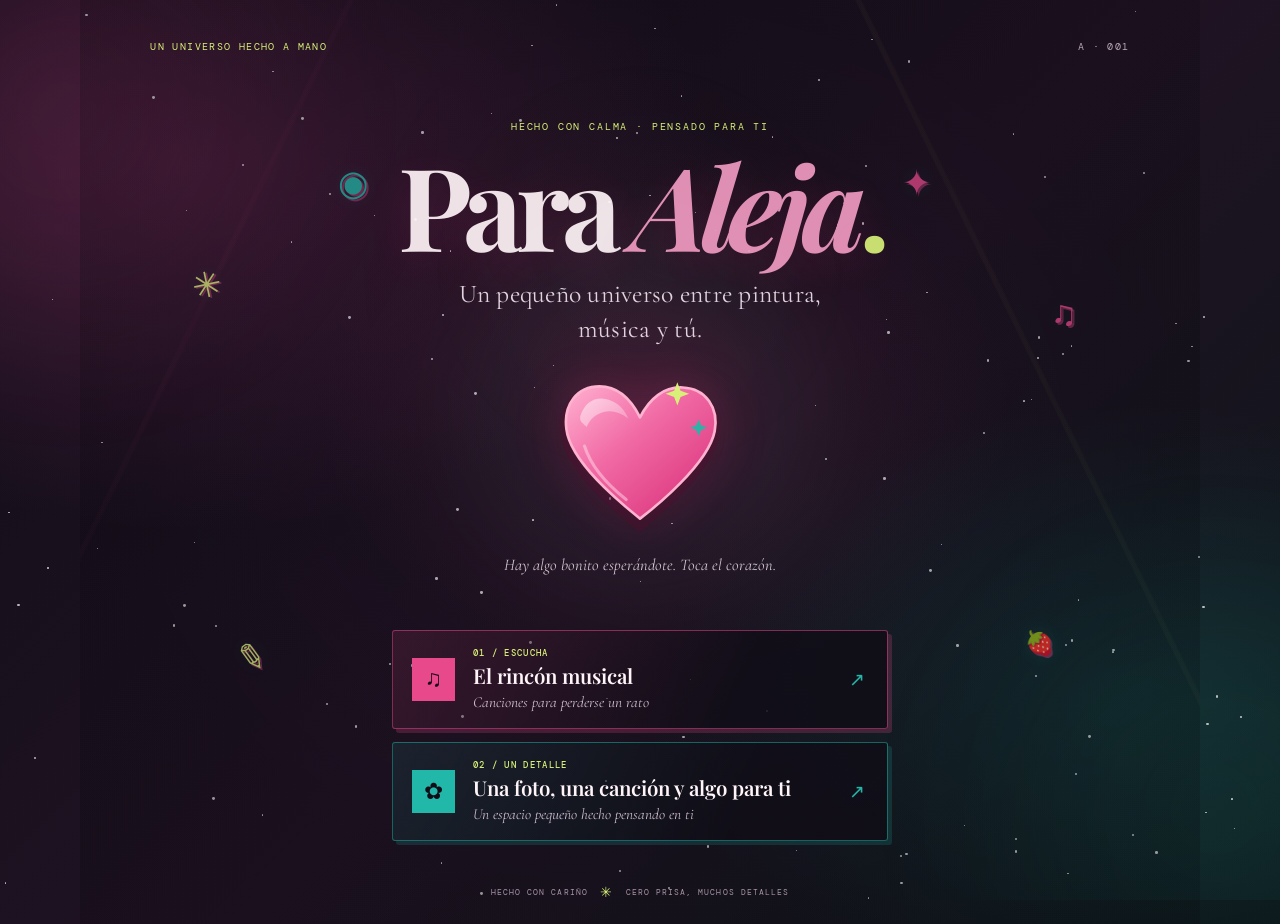
==== commit 64310b1c: "Añadir acceso a la pantalla especial de Aleja" ====
--- a/index.html
+++ b/index.html
@@ -11,6 +11,14 @@
   <link rel="preconnect" href="https://fonts.gstatic.com" crossorigin>
   <link href="https://fonts.googleapis.com/css2?family=DM+Mono:wght@400;500&family=Playfair+Display:ital,wght@0,500;0,600;0,700;1,600;1,700&family=Cormorant+Garamond:ital,wght@0,400;0,500;0,600;1,500&display=swap" rel="stylesheet">
   <link rel="stylesheet" href="style.css">
+
+  <style>
+    .portada-urbana .portada-accesos{flex-direction:column;gap:.8rem}
+    .portada-urbana .acceso-icono--detalle{background:#21b8a9!important;color:#100d17!important}
+    .portada-urbana .portada-detalle-link{border-color:rgba(33,184,169,.5);background:linear-gradient(112deg,rgba(33,184,169,.11),rgba(16,13,23,.84) 70%);box-shadow:4px 4px 0 rgba(33,184,169,.17)}
+    .portada-urbana .portada-detalle-link:hover{border-color:#d8f078;box-shadow:4px 4px 0 rgba(232,73,139,.26)}
+  </style>
+
 </head>
 <body class="portada-inicio">
   <div class="sky" aria-hidden="true">
@@ -69,6 +77,11 @@
         <span class="acceso-texto"><small>01 / ESCUCHA</small><strong>El rincón musical</strong><em>Canciones para perderse un rato</em></span>
         <b aria-hidden="true">↗</b>
       </a>
+      <a class="portada-juego-link portada-detalle-link" href="detalle-aleja.html">
+        <span class="acceso-icono acceso-icono--detalle" aria-hidden="true">✿</span>
+        <span class="acceso-texto"><small>02 / UN DETALLE</small><strong>Una foto, una canción y algo para ti</strong><em>Un espacio pequeño hecho pensando en ti</em></span>
+        <b aria-hidden="true">↗</b>
+      </a>
     </nav>
 
     <footer class="portada-pie">
--- a/style.css
+++ b/style.css
@@ -719,28 +719,49 @@
   letter-spacing:.01em;
 }
 .portada-urbana .heart-big{
-  display:block;
-  position:relative;
-  width:auto;
-  height:auto;
+  display:grid;
+  place-items:center;
+  width:clamp(8.5rem,22vw,12rem);
+  height:clamp(8rem,20vw,11rem);
   padding:0;
   margin:1.1rem 0 .35rem;
   border:0;
   border-radius:0;
   background:transparent;
   box-shadow:none;
-  color:#f17eae;
-  font-family:Arial,sans-serif;
-  font-size:clamp(7rem,22vw,10rem);
-  font-weight:400;
-  line-height:1;
   cursor:pointer;
-  filter:drop-shadow(0 0 15px rgba(232,73,139,.48)) drop-shadow(0 0 42px rgba(232,73,139,.2));
-  animation:latido 1.7s ease-in-out infinite;
-  transition:filter .2s ease,transform .2s ease;
+  filter:drop-shadow(0 13px 18px rgba(7,4,12,.28)) drop-shadow(0 0 22px rgba(232,73,139,.24));
+  transform-origin:50% 55%;
+  animation:latido-corazon 2.2s ease-in-out infinite;
+  transition:filter .25s ease;
+  -webkit-tap-highlight-color:transparent;
+}
+.portada-urbana .heart-art{
+  display:block;
+  width:100%;
+  height:100%;
+  overflow:visible;
+}
+.portada-urbana .heart-shadow{
+  fill:rgba(90,10,48,.3);
+  transform:translateY(5px);
+}
+.portada-urbana .heart-body{
+  transform-origin:90px 84px;
+  transition:filter .25s ease;
 }
 .portada-urbana .heart-big:hover{
-  filter:drop-shadow(0 0 22px rgba(232,73,139,.68)) drop-shadow(0 0 54px rgba(232,73,139,.3));
+  filter:drop-shadow(0 14px 18px rgba(7,4,12,.3)) drop-shadow(0 0 30px rgba(232,73,139,.42));
+}
+.portada-urbana .heart-big:hover .heart-body{
+  filter:brightness(1.07) saturate(1.05);
+}
+@keyframes latido-corazon{
+  0%,100%{transform:scale(1) rotate(-1deg)}
+  13%{transform:scale(1.045) rotate(1deg)}
+  25%{transform:scale(1) rotate(-.5deg)}
+  39%{transform:scale(1.025) rotate(.5deg)}
+  52%{transform:scale(1) rotate(0)}
 }
 .portada-urbana .heart-big:focus-visible,
 .portada-urbana a:focus-visible{
@@ -874,7 +895,7 @@
   .portada-urbana .portada-titulo{font-size:clamp(3.35rem,15vw,5rem)}
   .portada-urbana .portada-subtitulo{margin-top:.85rem;font-size:1.2rem}
   .salto-escritorio{display:none}
-  .portada-urbana .heart-big{font-size:clamp(6.6rem,29vw,8.2rem);margin:.95rem 0 .2rem}
+  .portada-urbana .heart-big{width:clamp(8rem,42vw,10rem);height:clamp(7.5rem,39vw,9.3rem);margin:.95rem 0 .2rem}
   .portada-marcas .marca{font-size:1.45rem}
   .portada-marcas .marca--uno{left:5%;top:28%}
   .portada-marcas .marca--dos{right:5%;top:32%}
